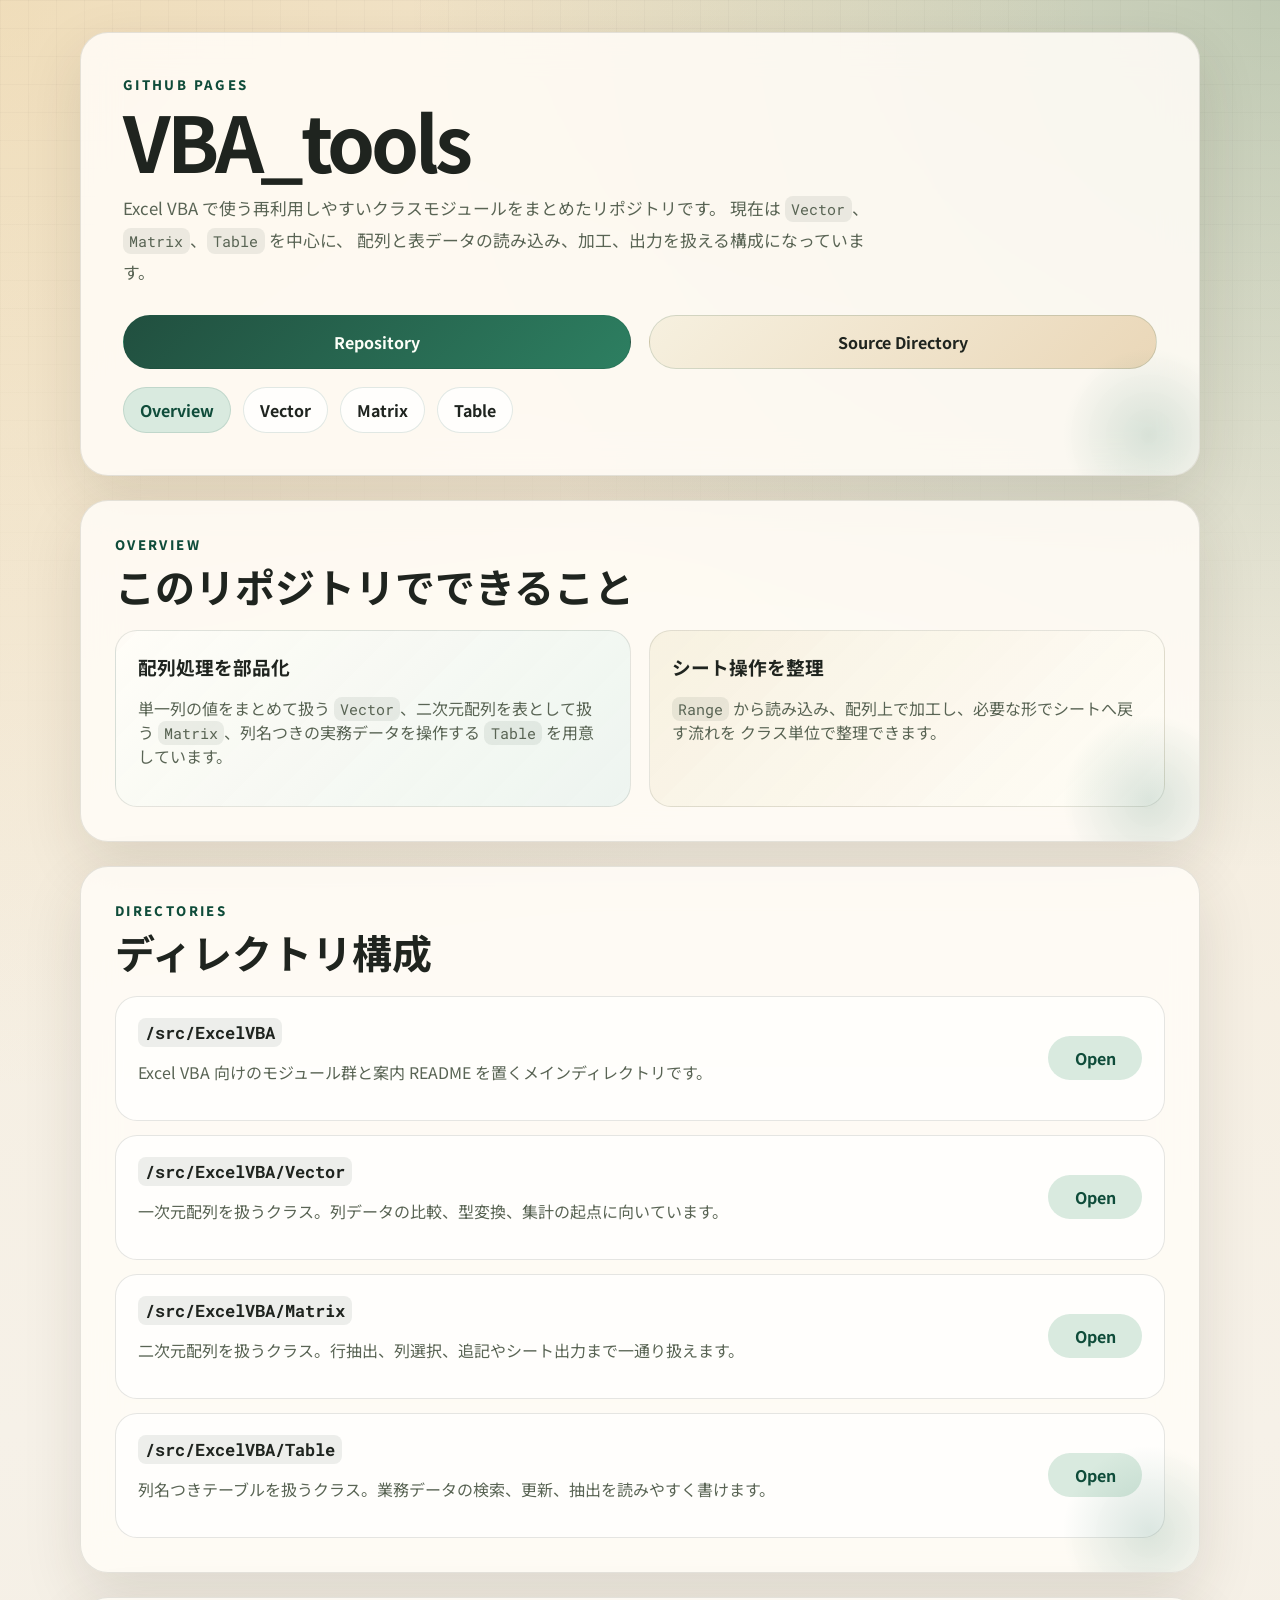
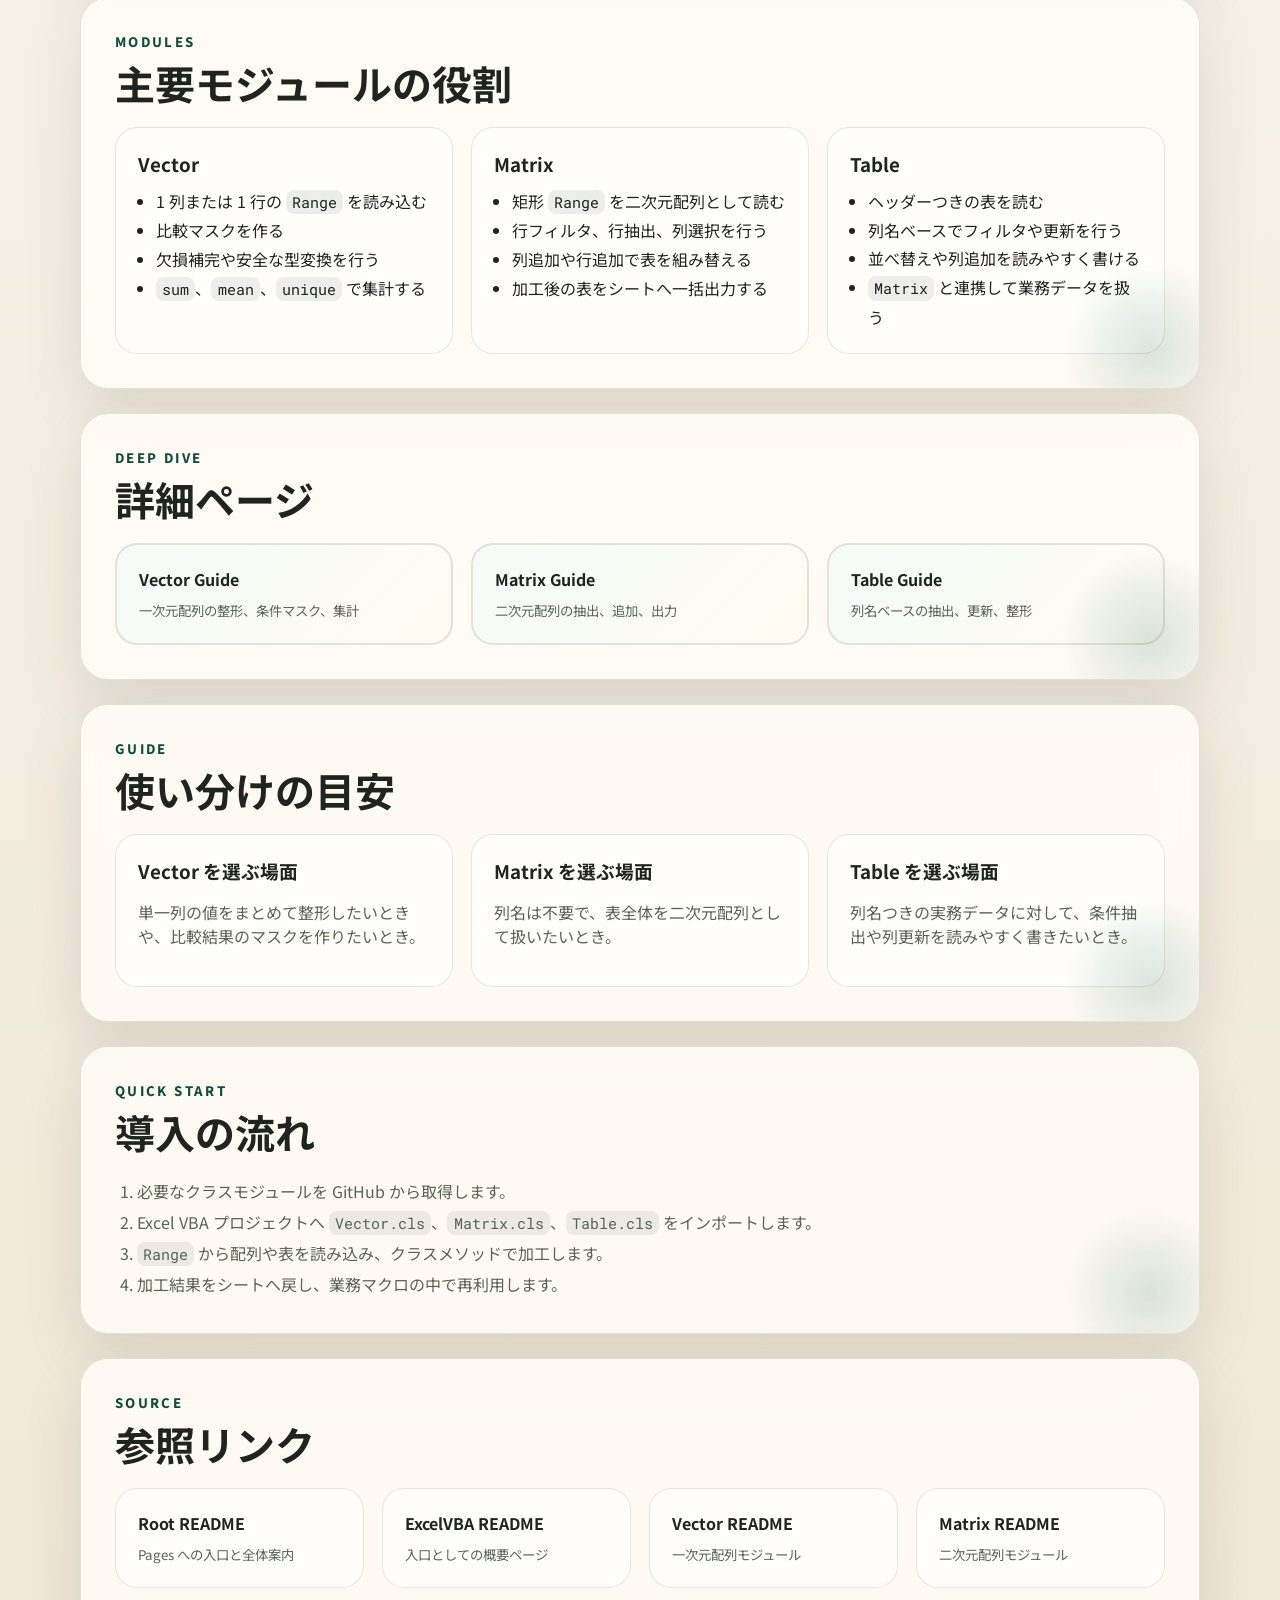
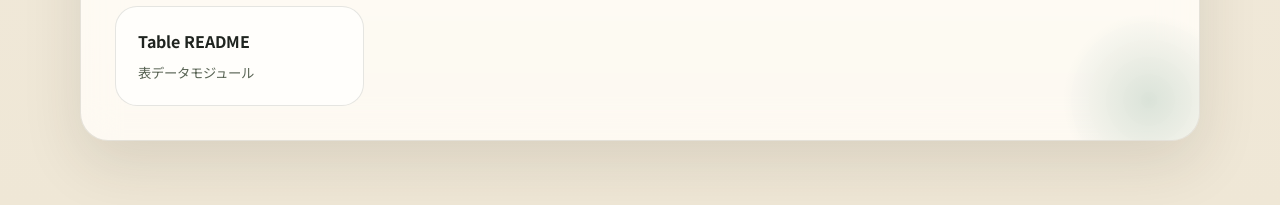
==== docs/index.html @ 34c83f4c "Reorganize source tree and improve Pages navigation" ====
<!DOCTYPE html>
<html lang="ja">
<head>
  <meta charset="utf-8">
  <meta name="viewport" content="width=device-width, initial-scale=1">
  <title>VBA_tools Documentation</title>
  <link rel="preconnect" href="https://fonts.googleapis.com">
  <link rel="preconnect" href="https://fonts.gstatic.com" crossorigin>
  <link href="https://fonts.googleapis.com/css2?family=Noto+Sans+JP:wght@400;500;700;800&family=Roboto+Mono:wght@400;500&display=swap" rel="stylesheet">
  <link rel="stylesheet" href="styles.css">
</head>
<body>
  <div class="page-shell">
    <header class="hero">
      <p class="eyebrow">GitHub Pages</p>
      <h1>VBA_tools</h1>
      <p class="lead">
        Excel VBA で使う再利用しやすいクラスモジュールをまとめたリポジトリです。
        現在は <code>Vector</code>、<code>Matrix</code>、<code>Table</code> を中心に、
        配列と表データの読み込み、加工、出力を扱える構成になっています。
      </p>
      <div class="hero-actions">
        <a href="https://github.com/kanko-tech/VBA_tools" target="_blank" rel="noreferrer">Repository</a>
        <a href="https://github.com/kanko-tech/VBA_tools/tree/main/src/ExcelVBA" target="_blank" rel="noreferrer">Source Directory</a>
      </div>
      <nav class="page-nav" aria-label="Page navigation">
        <a href="index.html" class="current">Overview</a>
        <a href="vector.html">Vector</a>
        <a href="matrix.html">Matrix</a>
        <a href="table.html">Table</a>
      </nav>
    </header>

    <main>
      <section class="panel">
        <div class="section-heading">
          <p class="eyebrow">Overview</p>
          <h2>このリポジトリでできること</h2>
        </div>
        <div class="grid two">
          <article class="card accent-a">
            <h3>配列処理を部品化</h3>
            <p>
              単一列の値をまとめて扱う <code>Vector</code>、二次元配列を表として扱う
              <code>Matrix</code>、列名つきの実務データを操作する <code>Table</code> を用意しています。
            </p>
          </article>
          <article class="card accent-b">
            <h3>シート操作を整理</h3>
            <p>
              <code>Range</code> から読み込み、配列上で加工し、必要な形でシートへ戻す流れを
              クラス単位で整理できます。
            </p>
          </article>
        </div>
      </section>

      <section class="panel">
        <div class="section-heading">
          <p class="eyebrow">Directories</p>
          <h2>ディレクトリ構成</h2>
        </div>
        <div class="directory-list">
          <article class="directory-item">
            <div>
              <h3><code>/src/ExcelVBA</code></h3>
              <p>Excel VBA 向けのモジュール群と案内 README を置くメインディレクトリです。</p>
            </div>
            <a href="https://github.com/kanko-tech/VBA_tools/tree/main/src/ExcelVBA" target="_blank" rel="noreferrer">Open</a>
          </article>
          <article class="directory-item">
            <div>
              <h3><code>/src/ExcelVBA/Vector</code></h3>
              <p>一次元配列を扱うクラス。列データの比較、型変換、集計の起点に向いています。</p>
            </div>
            <a href="https://github.com/kanko-tech/VBA_tools/tree/main/src/ExcelVBA/Vector" target="_blank" rel="noreferrer">Open</a>
          </article>
          <article class="directory-item">
            <div>
              <h3><code>/src/ExcelVBA/Matrix</code></h3>
              <p>二次元配列を扱うクラス。行抽出、列選択、追記やシート出力まで一通り扱えます。</p>
            </div>
            <a href="https://github.com/kanko-tech/VBA_tools/tree/main/src/ExcelVBA/Matrix" target="_blank" rel="noreferrer">Open</a>
          </article>
          <article class="directory-item">
            <div>
              <h3><code>/src/ExcelVBA/Table</code></h3>
              <p>列名つきテーブルを扱うクラス。業務データの検索、更新、抽出を読みやすく書けます。</p>
            </div>
            <a href="https://github.com/kanko-tech/VBA_tools/tree/main/src/ExcelVBA/Table" target="_blank" rel="noreferrer">Open</a>
          </article>
        </div>
      </section>

      <section class="panel">
        <div class="section-heading">
          <p class="eyebrow">Modules</p>
          <h2>主要モジュールの役割</h2>
        </div>
        <div class="grid three">
          <article class="module-card">
            <h3>Vector</h3>
            <ul>
              <li>1 列または 1 行の <code>Range</code> を読み込む</li>
              <li>比較マスクを作る</li>
              <li>欠損補完や安全な型変換を行う</li>
              <li><code>sum</code>、<code>mean</code>、<code>unique</code> で集計する</li>
            </ul>
          </article>
          <article class="module-card">
            <h3>Matrix</h3>
            <ul>
              <li>矩形 <code>Range</code> を二次元配列として読む</li>
              <li>行フィルタ、行抽出、列選択を行う</li>
              <li>列追加や行追加で表を組み替える</li>
              <li>加工後の表をシートへ一括出力する</li>
            </ul>
          </article>
          <article class="module-card">
            <h3>Table</h3>
            <ul>
              <li>ヘッダーつきの表を読む</li>
              <li>列名ベースでフィルタや更新を行う</li>
              <li>並べ替えや列追加を読みやすく書ける</li>
              <li><code>Matrix</code> と連携して業務データを扱う</li>
            </ul>
          </article>
        </div>
      </section>

      <section class="panel">
        <div class="section-heading">
          <p class="eyebrow">Deep Dive</p>
          <h2>詳細ページ</h2>
        </div>
        <div class="links-grid">
          <a class="link-tile feature-link" href="vector.html">
            <span>Vector Guide</span>
            <small>一次元配列の整形、条件マスク、集計</small>
          </a>
          <a class="link-tile feature-link" href="matrix.html">
            <span>Matrix Guide</span>
            <small>二次元配列の抽出、追加、出力</small>
          </a>
          <a class="link-tile feature-link" href="table.html">
            <span>Table Guide</span>
            <small>列名ベースの抽出、更新、整形</small>
          </a>
        </div>
      </section>

      <section class="panel">
        <div class="section-heading">
          <p class="eyebrow">Guide</p>
          <h2>使い分けの目安</h2>
        </div>
        <div class="decision-board">
          <article>
            <h3>Vector を選ぶ場面</h3>
            <p>単一列の値をまとめて整形したいときや、比較結果のマスクを作りたいとき。</p>
          </article>
          <article>
            <h3>Matrix を選ぶ場面</h3>
            <p>列名は不要で、表全体を二次元配列として扱いたいとき。</p>
          </article>
          <article>
            <h3>Table を選ぶ場面</h3>
            <p>列名つきの実務データに対して、条件抽出や列更新を読みやすく書きたいとき。</p>
          </article>
        </div>
      </section>

      <section class="panel">
        <div class="section-heading">
          <p class="eyebrow">Quick Start</p>
          <h2>導入の流れ</h2>
        </div>
        <ol class="steps">
          <li>必要なクラスモジュールを GitHub から取得します。</li>
          <li>Excel VBA プロジェクトへ <code>Vector.cls</code>、<code>Matrix.cls</code>、<code>Table.cls</code> をインポートします。</li>
          <li><code>Range</code> から配列や表を読み込み、クラスメソッドで加工します。</li>
          <li>加工結果をシートへ戻し、業務マクロの中で再利用します。</li>
        </ol>
      </section>

      <section class="panel">
        <div class="section-heading">
          <p class="eyebrow">Source</p>
          <h2>参照リンク</h2>
        </div>
        <div class="links-grid">
          <a class="link-tile" href="https://github.com/kanko-tech/VBA_tools/blob/main/README.md" target="_blank" rel="noreferrer">
            <span>Root README</span>
            <small>Pages への入口と全体案内</small>
          </a>
          <a class="link-tile" href="https://github.com/kanko-tech/VBA_tools/blob/main/src/ExcelVBA/README.md" target="_blank" rel="noreferrer">
            <span>ExcelVBA README</span>
            <small>入口としての概要ページ</small>
          </a>
          <a class="link-tile" href="https://github.com/kanko-tech/VBA_tools/blob/main/src/ExcelVBA/Vector/README.md" target="_blank" rel="noreferrer">
            <span>Vector README</span>
            <small>一次元配列モジュール</small>
          </a>
          <a class="link-tile" href="https://github.com/kanko-tech/VBA_tools/blob/main/src/ExcelVBA/Matrix/README.md" target="_blank" rel="noreferrer">
            <span>Matrix README</span>
            <small>二次元配列モジュール</small>
          </a>
          <a class="link-tile" href="https://github.com/kanko-tech/VBA_tools/blob/main/src/ExcelVBA/Table/README.md" target="_blank" rel="noreferrer">
            <span>Table README</span>
            <small>表データモジュール</small>
          </a>
        </div>
      </section>
    </main>
  </div>
</body>
</html>
---- docs/styles.css ----
:root {
  --bg: #f5efe2;
  --paper: rgba(255, 252, 246, 0.88);
  --ink: #1f241f;
  --muted: #596454;
  --line: rgba(41, 53, 34, 0.12);
  --accent: #1f6a52;
  --accent-soft: #d9eadf;
  --accent-strong: #0f4c3a;
  --sand: #ead7b8;
  --shadow: 0 22px 60px rgba(52, 45, 27, 0.12);
}

* {
  box-sizing: border-box;
}

html {
  scroll-behavior: smooth;
}

body {
  margin: 0;
  font-family: "Noto Sans JP", sans-serif;
  color: var(--ink);
  background:
    radial-gradient(circle at top left, rgba(230, 194, 126, 0.32), transparent 30%),
    radial-gradient(circle at top right, rgba(55, 116, 86, 0.28), transparent 24%),
    linear-gradient(180deg, #f4ead7 0%, #f6f1e8 42%, #efe7d6 100%);
}

body::before {
  content: "";
  position: fixed;
  inset: 0;
  pointer-events: none;
  background-image:
    linear-gradient(rgba(31, 36, 31, 0.04) 1px, transparent 1px),
    linear-gradient(90deg, rgba(31, 36, 31, 0.04) 1px, transparent 1px);
  background-size: 28px 28px;
  mask-image: linear-gradient(180deg, rgba(0, 0, 0, 0.65), transparent 85%);
}

.page-shell {
  width: min(1120px, calc(100% - 32px));
  margin: 0 auto;
  padding: 32px 0 64px;
}

.hero,
.panel {
  position: relative;
  overflow: hidden;
  background: var(--paper);
  border: 1px solid var(--line);
  border-radius: 28px;
  box-shadow: var(--shadow);
  backdrop-filter: blur(18px);
}

.hero {
  padding: 42px;
}

.hero::after,
.panel::after {
  content: "";
  position: absolute;
  inset: auto -40px -50px auto;
  width: 180px;
  height: 180px;
  background: radial-gradient(circle, rgba(31, 106, 82, 0.16), transparent 68%);
}

.hero h1 {
  margin: 10px 0 12px;
  font-size: clamp(2.5rem, 6vw, 4.8rem);
  line-height: 0.94;
  letter-spacing: -0.05em;
}

.lead,
.card p,
.directory-item p,
.decision-board p,
.steps li {
  color: var(--muted);
}

.lead {
  max-width: 760px;
  font-size: 1.05rem;
  line-height: 1.9;
}

.eyebrow {
  margin: 0;
  color: var(--accent-strong);
  font-size: 0.82rem;
  font-weight: 800;
  letter-spacing: 0.18em;
  text-transform: uppercase;
}

.hero-actions,
.links-grid,
.grid,
.decision-board {
  display: grid;
  gap: 18px;
}

.hero-actions {
  grid-template-columns: repeat(auto-fit, minmax(190px, 1fr));
  margin-top: 26px;
}

.page-nav {
  display: flex;
  flex-wrap: wrap;
  gap: 12px;
  margin-top: 18px;
}

.page-nav a {
  display: inline-flex;
  align-items: center;
  justify-content: center;
  min-height: 42px;
  padding: 10px 16px;
  border-radius: 999px;
  border: 1px solid rgba(15, 76, 58, 0.12);
  background: rgba(255, 255, 255, 0.76);
  color: var(--ink);
  text-decoration: none;
  font-weight: 700;
}

.page-nav a.current {
  background: var(--accent-soft);
  color: var(--accent-strong);
}

.hero-actions a,
.directory-item a,
.link-tile {
  text-decoration: none;
}

.hero-actions a {
  display: inline-flex;
  justify-content: center;
  align-items: center;
  min-height: 52px;
  padding: 14px 18px;
  border-radius: 999px;
  border: 1px solid rgba(15, 76, 58, 0.15);
  background: linear-gradient(135deg, #214f3f, #2d7f61);
  color: #fcfff8;
  font-weight: 700;
  transition: transform 180ms ease, box-shadow 180ms ease;
}

.hero-actions a:last-child {
  background: linear-gradient(135deg, #f6f0df, #ead7b8);
  color: var(--ink);
}

.hero-actions a:hover,
.directory-item a:hover,
.link-tile:hover {
  transform: translateY(-2px);
}

main {
  display: grid;
  gap: 24px;
  margin-top: 24px;
}

.panel {
  padding: 34px;
}

.section-heading {
  margin-bottom: 22px;
}

.section-heading h2 {
  margin: 10px 0 0;
  font-size: clamp(1.5rem, 4vw, 2.5rem);
  line-height: 1.1;
}

.grid.two {
  grid-template-columns: repeat(auto-fit, minmax(260px, 1fr));
}

.grid.three,
.links-grid,
.decision-board {
  grid-template-columns: repeat(auto-fit, minmax(220px, 1fr));
}

.card,
.module-card,
.decision-board article,
.link-tile {
  position: relative;
  padding: 22px;
  border-radius: 22px;
  border: 1px solid var(--line);
  background: rgba(255, 255, 255, 0.7);
}

.accent-a {
  background: linear-gradient(135deg, rgba(255, 253, 247, 0.94), rgba(235, 244, 239, 0.88));
}

.accent-b {
  background: linear-gradient(135deg, rgba(247, 241, 224, 0.96), rgba(255, 253, 247, 0.88));
}

.card h3,
.module-card h3,
.decision-board h3,
.directory-item h3 {
  margin-top: 0;
  margin-bottom: 10px;
}

.directory-list {
  display: grid;
  gap: 14px;
}

.directory-item {
  display: flex;
  justify-content: space-between;
  gap: 18px;
  align-items: center;
  padding: 20px 22px;
  border-radius: 22px;
  border: 1px solid var(--line);
  background: rgba(255, 255, 255, 0.72);
}

.directory-item a {
  display: inline-flex;
  align-items: center;
  justify-content: center;
  min-width: 94px;
  padding: 10px 16px;
  border-radius: 999px;
  background: var(--accent-soft);
  color: var(--accent-strong);
  font-weight: 700;
}

.module-card ul {
  margin: 0;
  padding-left: 18px;
  line-height: 1.8;
}

.plain-list {
  margin: 0;
  padding-left: 18px;
  line-height: 1.85;
}

.steps {
  margin: 0;
  padding-left: 22px;
  line-height: 1.9;
}

.detail-hero .lead {
  max-width: 820px;
}

.code-block {
  overflow-x: auto;
  margin: 0;
  padding: 20px;
  border-radius: 20px;
  background: #1d2b24;
  color: #f5f8f4;
  border: 1px solid rgba(255, 255, 255, 0.08);
  box-shadow: inset 0 1px 0 rgba(255, 255, 255, 0.04);
}

.code-block.compact {
  padding: 16px;
}

.code-block code {
  padding: 0;
  background: transparent;
  color: inherit;
  font-size: 0.88rem;
  line-height: 1.7;
}

.link-tile {
  display: block;
  color: inherit;
}

.link-tile span {
  display: block;
  margin-bottom: 6px;
  font-weight: 700;
}

.feature-link {
  border-width: 2px;
  background: linear-gradient(135deg, rgba(244, 251, 247, 0.96), rgba(255, 250, 241, 0.96));
}

.link-tile small {
  color: var(--muted);
}

code {
  padding: 0.18em 0.42em;
  border-radius: 8px;
  font-family: "Roboto Mono", monospace;
  font-size: 0.92em;
  background: rgba(32, 54, 43, 0.08);
}

@media (max-width: 720px) {
  .page-shell {
    width: min(100% - 20px, 1120px);
    padding-top: 20px;
  }

  .hero,
  .panel {
    padding: 24px;
    border-radius: 24px;
  }

  .directory-item {
    flex-direction: column;
    align-items: flex-start;
  }

  .directory-item a {
    width: 100%;
  }
}
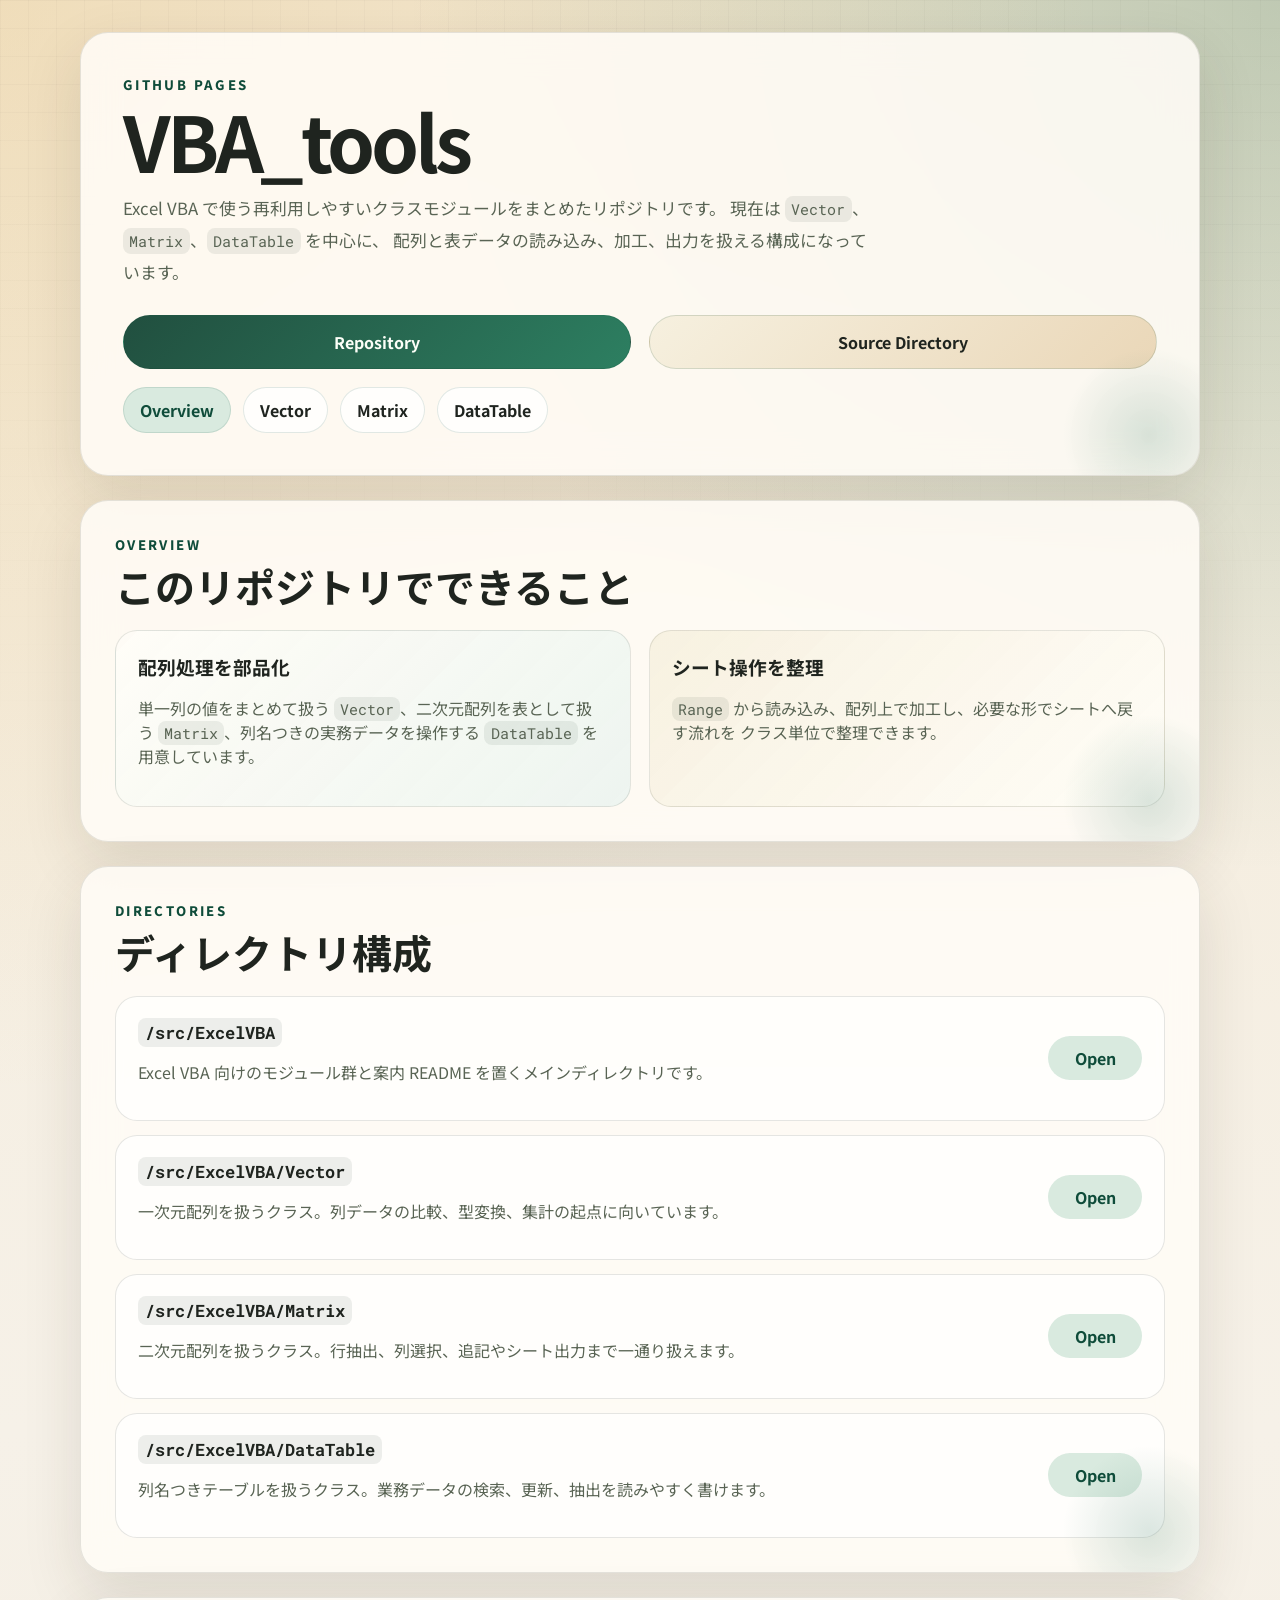
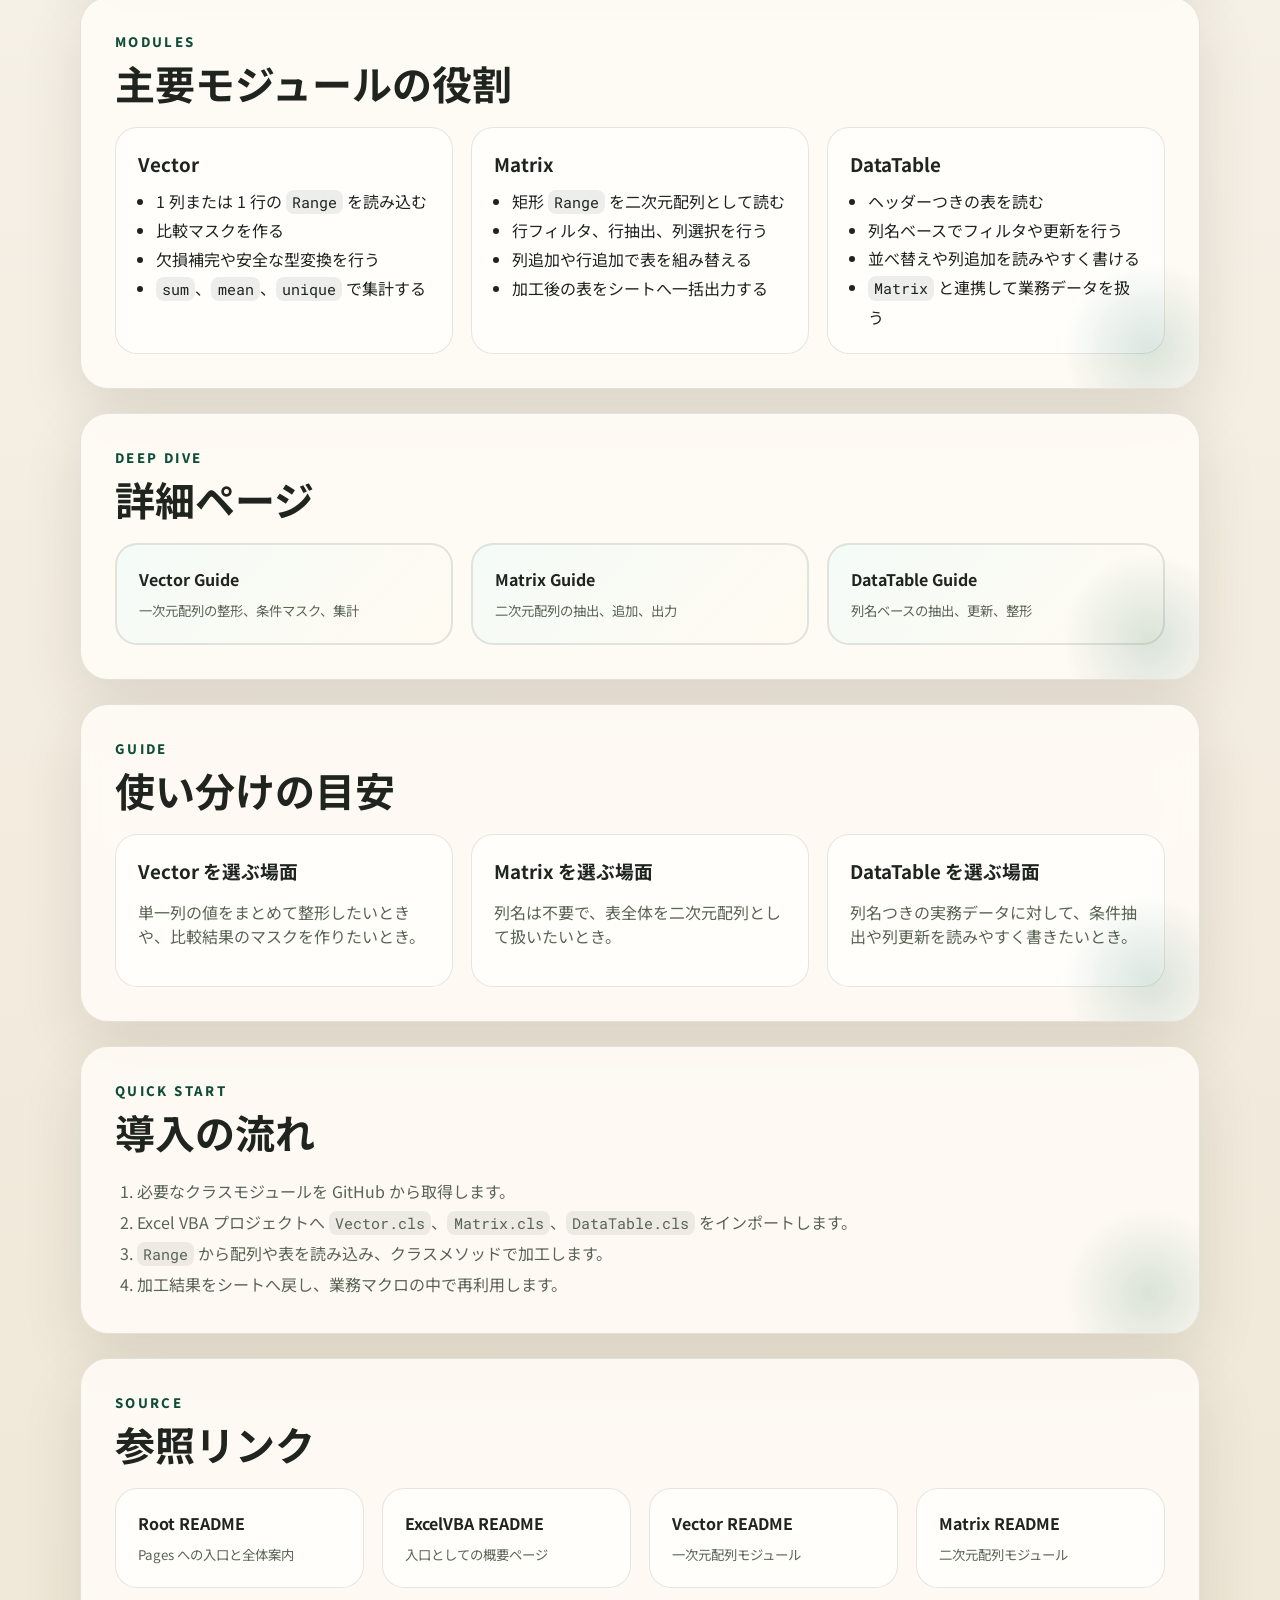
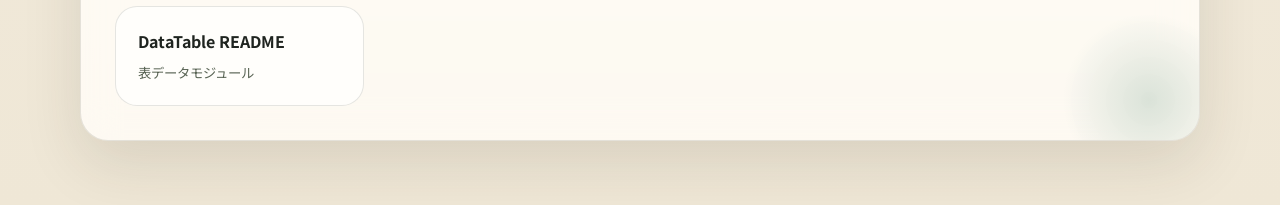
==== commit ed42138c: "Rename Table module to DataTable" ====
--- a/docs/index.html
+++ b/docs/index.html
@@ -16,7 +16,7 @@
       <h1>VBA_tools</h1>
       <p class="lead">
         Excel VBA で使う再利用しやすいクラスモジュールをまとめたリポジトリです。
-        現在は <code>Vector</code>、<code>Matrix</code>、<code>Table</code> を中心に、
+        現在は <code>Vector</code>、<code>Matrix</code>、<code>DataTable</code> を中心に、
         配列と表データの読み込み、加工、出力を扱える構成になっています。
       </p>
       <div class="hero-actions">
@@ -27,7 +27,7 @@
         <a href="index.html" class="current">Overview</a>
         <a href="vector.html">Vector</a>
         <a href="matrix.html">Matrix</a>
-        <a href="table.html">Table</a>
+        <a href="datatable.html">DataTable</a>
       </nav>
     </header>
 
@@ -42,7 +42,7 @@
             <h3>配列処理を部品化</h3>
             <p>
               単一列の値をまとめて扱う <code>Vector</code>、二次元配列を表として扱う
-              <code>Matrix</code>、列名つきの実務データを操作する <code>Table</code> を用意しています。
+              <code>Matrix</code>、列名つきの実務データを操作する <code>DataTable</code> を用意しています。
             </p>
           </article>
           <article class="card accent-b">
@@ -84,10 +84,10 @@
           </article>
           <article class="directory-item">
             <div>
-              <h3><code>/src/ExcelVBA/Table</code></h3>
+              <h3><code>/src/ExcelVBA/DataTable</code></h3>
               <p>列名つきテーブルを扱うクラス。業務データの検索、更新、抽出を読みやすく書けます。</p>
             </div>
-            <a href="https://github.com/kanko-tech/VBA_tools/tree/main/src/ExcelVBA/Table" target="_blank" rel="noreferrer">Open</a>
+            <a href="https://github.com/kanko-tech/VBA_tools/tree/main/src/ExcelVBA/DataTable" target="_blank" rel="noreferrer">Open</a>
           </article>
         </div>
       </section>
@@ -117,7 +117,7 @@
             </ul>
           </article>
           <article class="module-card">
-            <h3>Table</h3>
+            <h3>DataTable</h3>
             <ul>
               <li>ヘッダーつきの表を読む</li>
               <li>列名ベースでフィルタや更新を行う</li>
@@ -142,8 +142,8 @@
             <span>Matrix Guide</span>
             <small>二次元配列の抽出、追加、出力</small>
           </a>
-          <a class="link-tile feature-link" href="table.html">
-            <span>Table Guide</span>
+          <a class="link-tile feature-link" href="datatable.html">
+            <span>DataTable Guide</span>
             <small>列名ベースの抽出、更新、整形</small>
           </a>
         </div>
@@ -164,7 +164,7 @@
             <p>列名は不要で、表全体を二次元配列として扱いたいとき。</p>
           </article>
           <article>
-            <h3>Table を選ぶ場面</h3>
+            <h3>DataTable を選ぶ場面</h3>
             <p>列名つきの実務データに対して、条件抽出や列更新を読みやすく書きたいとき。</p>
           </article>
         </div>
@@ -177,7 +177,7 @@
         </div>
         <ol class="steps">
           <li>必要なクラスモジュールを GitHub から取得します。</li>
-          <li>Excel VBA プロジェクトへ <code>Vector.cls</code>、<code>Matrix.cls</code>、<code>Table.cls</code> をインポートします。</li>
+          <li>Excel VBA プロジェクトへ <code>Vector.cls</code>、<code>Matrix.cls</code>、<code>DataTable.cls</code> をインポートします。</li>
           <li><code>Range</code> から配列や表を読み込み、クラスメソッドで加工します。</li>
           <li>加工結果をシートへ戻し、業務マクロの中で再利用します。</li>
         </ol>
@@ -205,8 +205,8 @@
             <span>Matrix README</span>
             <small>二次元配列モジュール</small>
           </a>
-          <a class="link-tile" href="https://github.com/kanko-tech/VBA_tools/blob/main/src/ExcelVBA/Table/README.md" target="_blank" rel="noreferrer">
-            <span>Table README</span>
+          <a class="link-tile" href="https://github.com/kanko-tech/VBA_tools/blob/main/src/ExcelVBA/DataTable/README.md" target="_blank" rel="noreferrer">
+            <span>DataTable README</span>
             <small>表データモジュール</small>
           </a>
         </div>
--- a/docs/styles.css
+++ b/docs/styles.css
@@ -322,6 +322,91 @@
   color: var(--muted);
 }
 
+.markdown-body {
+  line-height: 1.9;
+}
+
+.markdown-body h1,
+.markdown-body h2,
+.markdown-body h3,
+.markdown-body h4 {
+  margin-top: 1.6em;
+  margin-bottom: 0.55em;
+}
+
+.markdown-body h1 {
+  font-size: 2rem;
+}
+
+.markdown-body h2 {
+  font-size: 1.55rem;
+}
+
+.markdown-body h3 {
+  font-size: 1.15rem;
+}
+
+.markdown-body p,
+.markdown-body li {
+  color: var(--muted);
+}
+
+.markdown-body ul,
+.markdown-body ol {
+  padding-left: 22px;
+}
+
+.markdown-body table {
+  width: 100%;
+  border-collapse: collapse;
+  margin: 18px 0 24px;
+  overflow: hidden;
+  border-radius: 16px;
+  background: rgba(255, 255, 255, 0.72);
+}
+
+.markdown-body th,
+.markdown-body td {
+  padding: 12px 14px;
+  border: 1px solid var(--line);
+  vertical-align: top;
+  text-align: left;
+}
+
+.markdown-body th {
+  background: rgba(217, 234, 223, 0.72);
+  color: var(--accent-strong);
+}
+
+.markdown-body details {
+  margin: 16px 0;
+  padding: 16px 18px;
+  border-radius: 18px;
+  border: 1px solid var(--line);
+  background: rgba(255, 255, 255, 0.68);
+}
+
+.markdown-body summary {
+  cursor: pointer;
+  font-weight: 700;
+  color: var(--ink);
+}
+
+.markdown-body pre {
+  overflow-x: auto;
+  margin: 16px 0;
+  padding: 18px;
+  border-radius: 18px;
+  background: #1d2b24;
+  color: #f5f8f4;
+}
+
+.markdown-body pre code {
+  padding: 0;
+  background: transparent;
+  color: inherit;
+}
+
 code {
   padding: 0.18em 0.42em;
   border-radius: 8px;
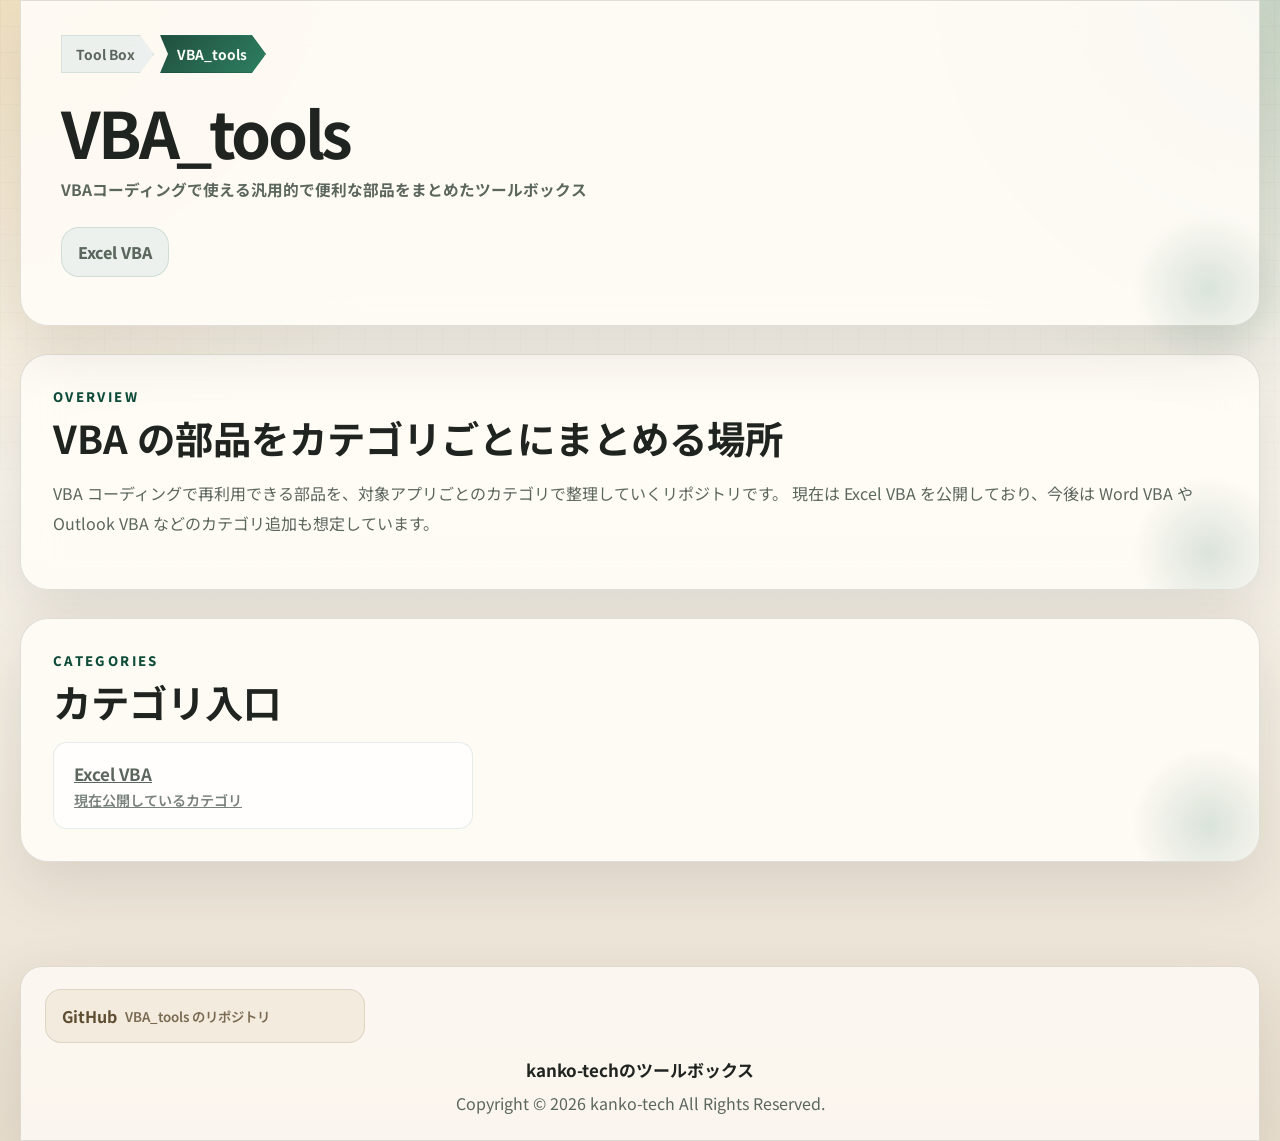
==== commit 67930918: "Refine Pages structure and navigation" ====
--- a/docs/index.html
+++ b/docs/index.html
@@ -1,217 +1,71 @@
-<!DOCTYPE html>
+﻿<!DOCTYPE html>
 <html lang="ja">
 <head>
   <meta charset="utf-8">
   <meta name="viewport" content="width=device-width, initial-scale=1">
-  <title>VBA_tools Documentation</title>
+  <title>VBA_tools Docs Portal</title>
   <link rel="preconnect" href="https://fonts.googleapis.com">
   <link rel="preconnect" href="https://fonts.gstatic.com" crossorigin>
   <link href="https://fonts.googleapis.com/css2?family=Noto+Sans+JP:wght@400;500;700;800&family=Roboto+Mono:wght@400;500&display=swap" rel="stylesheet">
   <link rel="stylesheet" href="styles.css">
+  <script src="page.js" defer></script>
 </head>
 <body>
   <div class="page-shell">
     <header class="hero">
-      <p class="eyebrow">GitHub Pages</p>
-      <h1>VBA_tools</h1>
-      <p class="lead">
-        Excel VBA で使う再利用しやすいクラスモジュールをまとめたリポジトリです。
-        現在は <code>Vector</code>、<code>Matrix</code>、<code>DataTable</code> を中心に、
-        配列と表データの読み込み、加工、出力を扱える構成になっています。
-      </p>
-      <div class="hero-actions">
-        <a href="https://github.com/kanko-tech/VBA_tools" target="_blank" rel="noreferrer">Repository</a>
-        <a href="https://github.com/kanko-tech/VBA_tools/tree/main/src/ExcelVBA" target="_blank" rel="noreferrer">Source Directory</a>
+      <div class="position-strip" aria-label="Page position">
+        <span class="position-chip">Tool Box</span>
+        <span class="position-chip current">VBA_tools</span>
       </div>
-      <nav class="page-nav" aria-label="Page navigation">
-        <a href="index.html" class="current">Overview</a>
-        <a href="vector.html">Vector</a>
-        <a href="matrix.html">Matrix</a>
-        <a href="datatable.html">DataTable</a>
+      <div class="hero-meta">
+        <h1>VBA_tools</h1>
+        <p class="hero-subline">VBAコーディングで使える汎用的で便利な部品をまとめたツールボックス</p>
+      </div>
+      <nav class="global-nav" aria-label="Global site navigation">
+        <ul class="global-nav-list">
+          <li class="global-nav-item">
+            <a class="global-nav-link" href="excelvba.html">Excel VBA</a>
+          </li>
+        </ul>
       </nav>
     </header>
 
-    <main>
+    <main class="doc-main">
       <section class="panel">
         <div class="section-heading">
           <p class="eyebrow">Overview</p>
-          <h2>このリポジトリでできること</h2>
+          <h2>VBA の部品をカテゴリごとにまとめる場所</h2>
         </div>
-        <div class="grid two">
-          <article class="card accent-a">
-            <h3>配列処理を部品化</h3>
-            <p>
-              単一列の値をまとめて扱う <code>Vector</code>、二次元配列を表として扱う
-              <code>Matrix</code>、列名つきの実務データを操作する <code>DataTable</code> を用意しています。
-            </p>
-          </article>
-          <article class="card accent-b">
-            <h3>シート操作を整理</h3>
-            <p>
-              <code>Range</code> から読み込み、配列上で加工し、必要な形でシートへ戻す流れを
-              クラス単位で整理できます。
-            </p>
-          </article>
-        </div>
+        <p class="section-intro">
+          VBA コーディングで再利用できる部品を、対象アプリごとのカテゴリで整理していくリポジトリです。
+          現在は Excel VBA を公開しており、今後は Word VBA や Outlook VBA などのカテゴリ追加も想定しています。
+        </p>
       </section>
 
       <section class="panel">
         <div class="section-heading">
-          <p class="eyebrow">Directories</p>
-          <h2>ディレクトリ構成</h2>
+          <p class="eyebrow">Categories</p>
+          <h2>カテゴリ入口</h2>
         </div>
-        <div class="directory-list">
-          <article class="directory-item">
-            <div>
-              <h3><code>/src/ExcelVBA</code></h3>
-              <p>Excel VBA 向けのモジュール群と案内 README を置くメインディレクトリです。</p>
-            </div>
-            <a href="https://github.com/kanko-tech/VBA_tools/tree/main/src/ExcelVBA" target="_blank" rel="noreferrer">Open</a>
-          </article>
-          <article class="directory-item">
-            <div>
-              <h3><code>/src/ExcelVBA/Vector</code></h3>
-              <p>一次元配列を扱うクラス。列データの比較、型変換、集計の起点に向いています。</p>
-            </div>
-            <a href="https://github.com/kanko-tech/VBA_tools/tree/main/src/ExcelVBA/Vector" target="_blank" rel="noreferrer">Open</a>
-          </article>
-          <article class="directory-item">
-            <div>
-              <h3><code>/src/ExcelVBA/Matrix</code></h3>
-              <p>二次元配列を扱うクラス。行抽出、列選択、追記やシート出力まで一通り扱えます。</p>
-            </div>
-            <a href="https://github.com/kanko-tech/VBA_tools/tree/main/src/ExcelVBA/Matrix" target="_blank" rel="noreferrer">Open</a>
-          </article>
-          <article class="directory-item">
-            <div>
-              <h3><code>/src/ExcelVBA/DataTable</code></h3>
-              <p>列名つきテーブルを扱うクラス。業務データの検索、更新、抽出を読みやすく書けます。</p>
-            </div>
-            <a href="https://github.com/kanko-tech/VBA_tools/tree/main/src/ExcelVBA/DataTable" target="_blank" rel="noreferrer">Open</a>
-          </article>
-        </div>
-      </section>
-
-      <section class="panel">
-        <div class="section-heading">
-          <p class="eyebrow">Modules</p>
-          <h2>主要モジュールの役割</h2>
-        </div>
-        <div class="grid three">
-          <article class="module-card">
-            <h3>Vector</h3>
-            <ul>
-              <li>1 列または 1 行の <code>Range</code> を読み込む</li>
-              <li>比較マスクを作る</li>
-              <li>欠損補完や安全な型変換を行う</li>
-              <li><code>sum</code>、<code>mean</code>、<code>unique</code> で集計する</li>
-            </ul>
-          </article>
-          <article class="module-card">
-            <h3>Matrix</h3>
-            <ul>
-              <li>矩形 <code>Range</code> を二次元配列として読む</li>
-              <li>行フィルタ、行抽出、列選択を行う</li>
-              <li>列追加や行追加で表を組み替える</li>
-              <li>加工後の表をシートへ一括出力する</li>
-            </ul>
-          </article>
-          <article class="module-card">
-            <h3>DataTable</h3>
-            <ul>
-              <li>ヘッダーつきの表を読む</li>
-              <li>列名ベースでフィルタや更新を行う</li>
-              <li>並べ替えや列追加を読みやすく書ける</li>
-              <li><code>Matrix</code> と連携して業務データを扱う</li>
-            </ul>
-          </article>
-        </div>
-      </section>
-
-      <section class="panel">
-        <div class="section-heading">
-          <p class="eyebrow">Deep Dive</p>
-          <h2>詳細ページ</h2>
-        </div>
-        <div class="links-grid">
-          <a class="link-tile feature-link" href="vector.html">
-            <span>Vector Guide</span>
-            <small>一次元配列の整形、条件マスク、集計</small>
-          </a>
-          <a class="link-tile feature-link" href="matrix.html">
-            <span>Matrix Guide</span>
-            <small>二次元配列の抽出、追加、出力</small>
-          </a>
-          <a class="link-tile feature-link" href="datatable.html">
-            <span>DataTable Guide</span>
-            <small>列名ベースの抽出、更新、整形</small>
-          </a>
-        </div>
-      </section>
-
-      <section class="panel">
-        <div class="section-heading">
-          <p class="eyebrow">Guide</p>
-          <h2>使い分けの目安</h2>
-        </div>
-        <div class="decision-board">
-          <article>
-            <h3>Vector を選ぶ場面</h3>
-            <p>単一列の値をまとめて整形したいときや、比較結果のマスクを作りたいとき。</p>
-          </article>
-          <article>
-            <h3>Matrix を選ぶ場面</h3>
-            <p>列名は不要で、表全体を二次元配列として扱いたいとき。</p>
-          </article>
-          <article>
-            <h3>DataTable を選ぶ場面</h3>
-            <p>列名つきの実務データに対して、条件抽出や列更新を読みやすく書きたいとき。</p>
-          </article>
-        </div>
-      </section>
-
-      <section class="panel">
-        <div class="section-heading">
-          <p class="eyebrow">Quick Start</p>
-          <h2>導入の流れ</h2>
-        </div>
-        <ol class="steps">
-          <li>必要なクラスモジュールを GitHub から取得します。</li>
-          <li>Excel VBA プロジェクトへ <code>Vector.cls</code>、<code>Matrix.cls</code>、<code>DataTable.cls</code> をインポートします。</li>
-          <li><code>Range</code> から配列や表を読み込み、クラスメソッドで加工します。</li>
-          <li>加工結果をシートへ戻し、業務マクロの中で再利用します。</li>
-        </ol>
-      </section>
-
-      <section class="panel">
-        <div class="section-heading">
-          <p class="eyebrow">Source</p>
-          <h2>参照リンク</h2>
-        </div>
-        <div class="links-grid">
-          <a class="link-tile" href="https://github.com/kanko-tech/VBA_tools/blob/main/README.md" target="_blank" rel="noreferrer">
-            <span>Root README</span>
-            <small>Pages への入口と全体案内</small>
-          </a>
-          <a class="link-tile" href="https://github.com/kanko-tech/VBA_tools/blob/main/src/ExcelVBA/README.md" target="_blank" rel="noreferrer">
-            <span>ExcelVBA README</span>
-            <small>入口としての概要ページ</small>
-          </a>
-          <a class="link-tile" href="https://github.com/kanko-tech/VBA_tools/blob/main/src/ExcelVBA/Vector/README.md" target="_blank" rel="noreferrer">
-            <span>Vector README</span>
-            <small>一次元配列モジュール</small>
-          </a>
-          <a class="link-tile" href="https://github.com/kanko-tech/VBA_tools/blob/main/src/ExcelVBA/Matrix/README.md" target="_blank" rel="noreferrer">
-            <span>Matrix README</span>
-            <small>二次元配列モジュール</small>
-          </a>
-          <a class="link-tile" href="https://github.com/kanko-tech/VBA_tools/blob/main/src/ExcelVBA/DataTable/README.md" target="_blank" rel="noreferrer">
-            <span>DataTable README</span>
-            <small>表データモジュール</small>
-          </a>
+        <div class="directory-stack category-stack">
+          <a href="excelvba.html">Excel VBA<small>現在公開しているカテゴリ</small></a>
         </div>
       </section>
     </main>
+
   </div>
+  <footer class="site-footer">
+    <div class="footer-link-block">
+      <div class="inline-link-list">
+        <a href="https://github.com/kanko-tech/VBA_tools" target="_blank" rel="noreferrer">GitHub<small>VBA_tools のリポジトリ</small></a>
+      </div>
+    </div>
+    <p class="footer-title"><strong>kanko-techのツールボックス</strong></p>
+    <p>Copyright &copy; 2026 kanko-tech All Rights Reserved.</p>
+  </footer>
 </body>
 </html>
+
+
+
+
--- a/docs/styles.css
+++ b/docs/styles.css
@@ -1,14 +1,19 @@
 :root {
-  --bg: #f5efe2;
-  --paper: rgba(255, 252, 246, 0.88);
-  --ink: #1f241f;
-  --muted: #596454;
-  --line: rgba(41, 53, 34, 0.12);
+  --bg: #f4efe4;
+  --bg-deep: #e9dfcf;
+  --paper: rgba(255, 252, 247, 0.9);
+  --panel: rgba(255, 255, 255, 0.78);
+  --ink: #202420;
+  --muted: #5b665d;
+  --line: rgba(40, 52, 42, 0.14);
   --accent: #1f6a52;
   --accent-soft: #d9eadf;
   --accent-strong: #0f4c3a;
-  --sand: #ead7b8;
-  --shadow: 0 22px 60px rgba(52, 45, 27, 0.12);
+  --accent-warm: #e8d3b4;
+  --shadow: 0 22px 60px rgba(50, 44, 31, 0.12);
+  --radius-xl: 28px;
+  --radius-lg: 22px;
+  --radius-md: 16px;
 }
 
 * {
@@ -21,12 +26,12 @@
 
 body {
   margin: 0;
+  color: var(--ink);
   font-family: "Noto Sans JP", sans-serif;
-  color: var(--ink);
   background:
-    radial-gradient(circle at top left, rgba(230, 194, 126, 0.32), transparent 30%),
-    radial-gradient(circle at top right, rgba(55, 116, 86, 0.28), transparent 24%),
-    linear-gradient(180deg, #f4ead7 0%, #f6f1e8 42%, #efe7d6 100%);
+    radial-gradient(circle at top left, rgba(234, 195, 123, 0.32), transparent 28%),
+    radial-gradient(circle at top right, rgba(46, 124, 89, 0.22), transparent 24%),
+    linear-gradient(180deg, var(--bg) 0%, #f8f4ec 42%, var(--bg-deep) 100%);
 }
 
 body::before {
@@ -35,62 +40,152 @@
   inset: 0;
   pointer-events: none;
   background-image:
-    linear-gradient(rgba(31, 36, 31, 0.04) 1px, transparent 1px),
-    linear-gradient(90deg, rgba(31, 36, 31, 0.04) 1px, transparent 1px);
-  background-size: 28px 28px;
-  mask-image: linear-gradient(180deg, rgba(0, 0, 0, 0.65), transparent 85%);
+    linear-gradient(rgba(31, 36, 31, 0.035) 1px, transparent 1px),
+    linear-gradient(90deg, rgba(31, 36, 31, 0.035) 1px, transparent 1px);
+  background-size: 26px 26px;
+  mask-image: linear-gradient(180deg, rgba(0, 0, 0, 0.7), transparent 86%);
+}
+
+a {
+  color: inherit;
+}
+
+code,
+pre {
+  font-family: "Roboto Mono", monospace;
+}
+
+code {
+  padding: 0.15em 0.42em;
+  border-radius: 8px;
+  background: rgba(29, 54, 43, 0.08);
+  font-size: 0.92em;
 }
 
 .page-shell {
-  width: min(1120px, calc(100% - 32px));
+  width: min(1240px, calc(100% - 32px));
   margin: 0 auto;
-  padding: 32px 0 64px;
+  padding: 0 0 72px;
+}
+
+.page-shell > .doc-main {
+  margin-top: 28px;
+}
+
+.docs-layout {
+  display: grid;
+  gap: 32px;
 }
 
 .hero,
-.panel {
-  position: relative;
-  overflow: hidden;
+.panel,
+.sidebar-card,
+.module-card,
+.link-tile,
+.directory-item,
+.doc-note,
+.step-card,
+.class-box,
+.api-entry {
   background: var(--paper);
   border: 1px solid var(--line);
-  border-radius: 28px;
   box-shadow: var(--shadow);
+}
+
+.hero,
+.panel,
+.sidebar-card {
+  position: relative;
+  border-radius: var(--radius-xl);
   backdrop-filter: blur(18px);
 }
 
-.hero {
-  padding: 42px;
+.panel,
+.sidebar-card {
+  overflow: hidden;
 }
 
 .hero::after,
-.panel::after {
+.panel::after,
+.sidebar-card::after {
   content: "";
   position: absolute;
-  inset: auto -40px -50px auto;
-  width: 180px;
-  height: 180px;
+  inset: auto -30px -44px auto;
+  width: 160px;
+  height: 160px;
   background: radial-gradient(circle, rgba(31, 106, 82, 0.16), transparent 68%);
 }
 
-.hero h1 {
-  margin: 10px 0 12px;
-  font-size: clamp(2.5rem, 6vw, 4.8rem);
-  line-height: 0.94;
-  letter-spacing: -0.05em;
-}
-
-.lead,
-.card p,
-.directory-item p,
-.decision-board p,
-.steps li {
-  color: var(--muted);
-}
-
-.lead {
-  max-width: 760px;
-  font-size: 1.05rem;
-  line-height: 1.9;
+.hero {
+  padding: 34px 40px 40px;
+  overflow: visible;
+  z-index: 5;
+  border-radius: 0 0 var(--radius-xl) var(--radius-xl);
+}
+
+.position-strip {
+  display: flex;
+  flex-wrap: wrap;
+  gap: 12px 6px;
+  margin-bottom: 18px;
+}
+
+.position-chip {
+  position: relative;
+  display: inline-flex;
+  align-items: center;
+  min-height: 38px;
+  padding: 8px 18px 8px 16px;
+  border: 1px solid rgba(15, 76, 58, 0.12);
+  background: rgba(255, 255, 255, 0.76);
+  color: var(--muted);
+  font-size: 0.86rem;
+  font-weight: 700;
+  text-decoration: none;
+  overflow: hidden;
+  filter:
+    drop-shadow(0 1px 0 rgba(15, 76, 58, 0.14))
+    drop-shadow(0 -1px 0 rgba(15, 76, 58, 0.14))
+    drop-shadow(1px 0 0 rgba(15, 76, 58, 0.18));
+  clip-path: polygon(0 0, calc(100% - 14px) 0, 100% 50%, calc(100% - 14px) 100%, 0 100%, 8px 50%);
+}
+
+.position-chip::after {
+  content: "";
+  position: absolute;
+  top: 0;
+  right: 0;
+  width: 15px;
+  height: 100%;
+  border-top: 1px solid rgba(15, 76, 58, 0.12);
+  border-right: 1px solid rgba(15, 76, 58, 0.12);
+  border-bottom: 1px solid rgba(15, 76, 58, 0.12);
+  clip-path: polygon(0 0, 100% 50%, 0 100%);
+  pointer-events: none;
+}
+
+.position-chip:first-child {
+  clip-path: polygon(0 0, calc(100% - 14px) 0, 100% 50%, calc(100% - 14px) 100%, 0 100%);
+  padding-left: 14px;
+}
+
+.position-chip:first-child::after {
+  width: 14px;
+}
+
+.position-chip.current {
+  background: linear-gradient(135deg, #214f3f, #2d7f61);
+  color: #fcfff8;
+  filter:
+    drop-shadow(0 1px 0 rgba(252, 255, 248, 0.16))
+    drop-shadow(0 -1px 0 rgba(252, 255, 248, 0.16))
+    drop-shadow(1px 0 0 rgba(252, 255, 248, 0.2));
+}
+
+.position-chip.current::after {
+  border-top-color: rgba(252, 255, 248, 0.22);
+  border-right-color: rgba(252, 255, 248, 0.22);
+  border-bottom-color: rgba(252, 255, 248, 0.22);
 }
 
 .eyebrow {
@@ -102,10 +197,52 @@
   text-transform: uppercase;
 }
 
+.hero-meta {
+  display: grid;
+  gap: 10px;
+}
+
+.hero h1 {
+  margin: 10px 0 6px;
+  font-size: clamp(2.5rem, 5vw, 4.8rem);
+  line-height: 0.95;
+  letter-spacing: -0.05em;
+}
+
+.hero-subline {
+  margin: 0;
+  color: var(--muted);
+  font-size: 0.98rem;
+  font-weight: 700;
+}
+
+.lead,
+.card-copy,
+.module-card p,
+.directory-item p,
+.doc-note p,
+.toc-empty,
+.step-card p,
+.api-lead,
+.link-tile small,
+.summary-item,
+.note-text {
+  color: var(--muted);
+}
+
+.lead {
+  max-width: 840px;
+  font-size: 1.05rem;
+  line-height: 1.9;
+}
+
 .hero-actions,
+.page-nav,
+.grid,
 .links-grid,
-.grid,
-.decision-board {
+.directory-list,
+.step-grid,
+.info-pills {
   display: grid;
   gap: 18px;
 }
@@ -115,39 +252,138 @@
   margin-top: 26px;
 }
 
-.page-nav {
+.global-nav {
+  margin-top: 26px;
+  position: relative;
+  z-index: 20;
+}
+
+.global-nav-list {
   display: flex;
   flex-wrap: wrap;
   gap: 12px;
-  margin-top: 18px;
-}
-
-.page-nav a {
-  display: inline-flex;
-  align-items: center;
-  justify-content: center;
-  min-height: 42px;
-  padding: 10px 16px;
-  border-radius: 999px;
+  margin: 0;
+  padding: 0;
+  list-style: none;
+}
+
+.global-nav-item {
+  position: relative;
+  padding-bottom: 8px;
+}
+
+.global-nav-link,
+.global-nav-menu a {
+  text-decoration: none;
+}
+
+.global-nav-link {
+  display: inline-flex;
+  align-items: center;
+  min-height: 48px;
+  padding: 12px 16px;
+  border-radius: 18px;
   border: 1px solid rgba(15, 76, 58, 0.12);
-  background: rgba(255, 255, 255, 0.76);
+  background: rgba(233, 240, 236, 0.86);
+  color: var(--muted);
+  font-weight: 800;
+}
+
+.global-nav-item.has-menu > .global-nav-link::after {
+  content: "v";
+  margin-left: 10px;
+  font-size: 0.8rem;
+}
+
+.global-nav-link.current {
+  background: linear-gradient(135deg, #214f3f, #2d7f61);
+  color: #fcfff8;
+}
+
+.global-nav-menu {
+  position: absolute;
+  top: calc(100% + 2px);
+  left: 0;
+  min-width: 250px;
+  display: grid;
+  gap: 8px;
+  padding: 12px;
+  border-radius: 18px;
+  border: 1px solid rgba(15, 76, 58, 0.12);
+  background: rgba(255, 252, 247, 0.96);
+  box-shadow: var(--shadow);
+  opacity: 0;
+  pointer-events: none;
+  transform: translateY(8px);
+  transition: opacity 160ms ease, transform 160ms ease;
+  z-index: 10;
+}
+
+.global-nav-item:hover .global-nav-menu,
+.global-nav-item:focus-within .global-nav-menu {
+  opacity: 1;
+  pointer-events: auto;
+  transform: translateY(0);
+}
+
+.global-nav-menu a {
+  display: block;
+  padding: 10px 12px;
+  border-radius: 14px;
+  background: rgba(255, 255, 255, 0.78);
+  color: var(--muted);
+  font-weight: 700;
+}
+
+.global-nav-menu a.current {
+  background: rgba(15, 76, 58, 0.1);
+  color: var(--accent-strong);
+}
+
+.detail-nav-stack {
+  display: grid;
+  gap: 14px;
+  margin-top: 26px;
+}
+
+.context-bar {
+  display: flex;
+  flex-wrap: wrap;
+  gap: 10px;
+}
+
+.context-link {
+  display: inline-flex;
+  align-items: center;
+  min-height: 40px;
+  padding: 8px 14px;
+  border-radius: 14px;
+  border: 1px solid rgba(15, 76, 58, 0.1);
+  background: rgba(255, 255, 255, 0.68);
+  color: var(--muted);
+  font-size: 0.94rem;
+  font-weight: 600;
+  text-decoration: none;
+}
+
+.context-link strong {
   color: var(--ink);
+}
+
+.hero-actions a,
+.link-tile,
+.directory-item a,
+.tab-switch a,
+.context-link,
+.toc-toggle,
+.mobile-toc-close,
+.position-chip {
   text-decoration: none;
-  font-weight: 700;
-}
-
-.page-nav a.current {
-  background: var(--accent-soft);
-  color: var(--accent-strong);
 }
 
 .hero-actions a,
-.directory-item a,
-.link-tile {
-  text-decoration: none;
-}
-
-.hero-actions a {
+.toc-toggle,
+.mobile-toc-close {
   display: inline-flex;
   justify-content: center;
   align-items: center;
@@ -155,10 +391,12 @@
   padding: 14px 18px;
   border-radius: 999px;
   border: 1px solid rgba(15, 76, 58, 0.15);
+  font-weight: 700;
+}
+
+.hero-actions a {
   background: linear-gradient(135deg, #214f3f, #2d7f61);
   color: #fcfff8;
-  font-weight: 700;
-  transition: transform 180ms ease, box-shadow 180ms ease;
 }
 
 .hero-actions a:last-child {
@@ -166,89 +404,131 @@
   color: var(--ink);
 }
 
-.hero-actions a:hover,
-.directory-item a:hover,
-.link-tile:hover {
-  transform: translateY(-2px);
-}
-
-main {
-  display: grid;
-  gap: 24px;
-  margin-top: 24px;
+.page-nav {
+  grid-template-columns: repeat(auto-fit, minmax(140px, 1fr));
+  margin-top: 8px;
+}
+
+.page-nav a {
+  display: inline-flex;
+  justify-content: center;
+  align-items: center;
+  min-height: 48px;
+  padding: 12px 16px;
+  border-radius: 18px;
+  border: 1px solid rgba(15, 76, 58, 0.12);
+  background: rgba(233, 240, 236, 0.86);
+  color: var(--muted);
+  font-weight: 800;
+}
+
+.page-nav a.current {
+  background: linear-gradient(135deg, #214f3f, #2d7f61);
+  color: #fcfff8;
+}
+
+.tab-switch {
+  display: inline-flex;
+  flex-wrap: wrap;
+  gap: 10px;
+}
+
+.tab-switch a {
+  display: inline-flex;
+  justify-content: center;
+  align-items: center;
+  min-height: 38px;
+  padding: 8px 14px;
+  border-radius: 999px;
+  border: 1px solid rgba(92, 77, 43, 0.14);
+  background: rgba(242, 234, 220, 0.88);
+  color: #64553e;
+  font-weight: 700;
+}
+
+.tab-switch a.current {
+  background: linear-gradient(135deg, #f3dfbd, #e8cc98);
+  color: #4a3414;
 }
 
 .panel {
-  padding: 34px;
+  padding: 32px;
 }
 
 .section-heading {
-  margin-bottom: 22px;
+  margin-bottom: 20px;
 }
 
 .section-heading h2 {
   margin: 10px 0 0;
-  font-size: clamp(1.5rem, 4vw, 2.5rem);
+  font-size: clamp(1.5rem, 3vw, 2.4rem);
   line-height: 1.1;
 }
 
-.grid.two {
-  grid-template-columns: repeat(auto-fit, minmax(260px, 1fr));
-}
-
+.grid.two,
 .grid.three,
-.links-grid,
-.decision-board {
-  grid-template-columns: repeat(auto-fit, minmax(220px, 1fr));
-}
-
-.card,
+.step-grid,
+.links-grid {
+  grid-template-columns: 1fr;
+}
+
 .module-card,
-.decision-board article,
-.link-tile {
+.link-tile,
+.directory-item,
+.doc-note,
+.step-card,
+.summary-item,
+.class-box {
   position: relative;
   padding: 22px;
-  border-radius: 22px;
-  border: 1px solid var(--line);
-  background: rgba(255, 255, 255, 0.7);
-}
-
-.accent-a {
-  background: linear-gradient(135deg, rgba(255, 253, 247, 0.94), rgba(235, 244, 239, 0.88));
-}
-
-.accent-b {
-  background: linear-gradient(135deg, rgba(247, 241, 224, 0.96), rgba(255, 253, 247, 0.88));
-}
-
-.card h3,
+  border-radius: var(--radius-lg);
+  background: var(--panel);
+}
+
 .module-card h3,
-.decision-board h3,
-.directory-item h3 {
-  margin-top: 0;
-  margin-bottom: 10px;
+.directory-item h3,
+.doc-note h3,
+.step-card h3,
+.class-box h3 {
+  margin: 0 0 10px;
+}
+
+.summary-list {
+  display: grid;
+  gap: 14px;
+}
+
+.summary-item strong {
+  display: block;
+  margin-bottom: 6px;
+  color: var(--ink);
+}
+
+.link-tile {
+  display: block;
+}
+
+.link-tile span {
+  display: block;
+  margin-bottom: 6px;
+  font-weight: 700;
 }
 
 .directory-list {
-  display: grid;
-  gap: 14px;
+  grid-template-columns: 1fr;
 }
 
 .directory-item {
   display: flex;
   justify-content: space-between;
+  align-items: center;
   gap: 18px;
-  align-items: center;
-  padding: 20px 22px;
-  border-radius: 22px;
-  border: 1px solid var(--line);
-  background: rgba(255, 255, 255, 0.72);
 }
 
 .directory-item a {
   display: inline-flex;
-  align-items: center;
   justify-content: center;
+  align-items: center;
   min-width: 94px;
   padding: 10px 16px;
   border-radius: 999px;
@@ -257,174 +537,888 @@
   font-weight: 700;
 }
 
-.module-card ul {
+.toc-toggle {
+  display: none;
+  width: fit-content;
+  margin-top: 20px;
+  background: rgba(255, 255, 255, 0.82);
+  color: var(--accent-strong);
+}
+
+.docs-columns {
+  display: grid;
+  grid-template-columns: minmax(0, 1fr) 290px;
+  gap: 24px;
+  align-items: start;
+}
+
+.doc-main {
+  display: grid;
+  gap: 28px;
+}
+
+.doc-sidebar {
+  position: static;
+}
+
+.sidebar-card {
+  padding: 24px;
+}
+
+.sidebar-card h2,
+.sidebar-card h3 {
+  margin: 0 0 12px;
+}
+
+.sidebar-card .eyebrow {
+  margin-bottom: 10px;
+}
+
+.mobile-toc-close {
+  display: none;
+  margin-top: 16px;
+  width: 100%;
+  background: linear-gradient(135deg, #214f3f, #2d7f61);
+  color: #fcfff8;
+}
+
+.scroll-top-button {
+  position: fixed;
+  right: 24px;
+  bottom: 24px;
+  display: inline-flex;
+  align-items: center;
+  justify-content: center;
+  min-width: 60px;
+  min-height: 60px;
+  padding: 0 16px;
+  border: 1px solid rgba(15, 76, 58, 0.18);
+  border-radius: 999px;
+  background: linear-gradient(135deg, rgba(33, 79, 63, 0.96), rgba(45, 127, 97, 0.94));
+  color: #fcfff8;
+  font-family: "Roboto Mono", monospace;
+  font-size: 0.9rem;
+  font-weight: 500;
+  letter-spacing: 0.04em;
+  box-shadow: 0 18px 36px rgba(26, 47, 39, 0.22);
+  opacity: 0;
+  transform: translateY(14px);
+  pointer-events: none;
+  transition: opacity 180ms ease, transform 180ms ease, background 180ms ease;
+  z-index: 32;
+  cursor: pointer;
+}
+
+.scroll-top-button.is-visible {
+  opacity: 1;
+  transform: translateY(0);
+  pointer-events: auto;
+}
+
+.toc-list {
   margin: 0;
-  padding-left: 18px;
-  line-height: 1.8;
-}
-
-.plain-list {
-  margin: 0;
-  padding-left: 18px;
-  line-height: 1.85;
-}
-
-.steps {
-  margin: 0;
+  padding: 0;
+  list-style: none;
+}
+
+.toc-item + .toc-item,
+.toc-subitem + .toc-subitem,
+.toc-item + .toc-subitem,
+.toc-subitem + .toc-item {
+  margin-top: 10px;
+}
+
+.toc-list a {
+  display: block;
+  padding: 8px 10px;
+  border-radius: 12px;
+  color: var(--muted);
+  text-decoration: none;
+  line-height: 1.5;
+}
+
+.toc-list a:hover {
+  background: rgba(31, 106, 82, 0.08);
+  color: var(--accent-strong);
+}
+
+.toc-subitem a {
   padding-left: 22px;
-  line-height: 1.9;
-}
-
-.detail-hero .lead {
-  max-width: 820px;
-}
-
-.code-block {
+  font-size: 0.95rem;
+}
+
+.info-pills {
+  grid-template-columns: 1fr;
+}
+
+.info-pill {
+  padding: 14px 16px;
+  border-radius: 16px;
+  border: 1px solid var(--line);
+  background: rgba(255, 255, 255, 0.72);
+}
+
+.info-pill strong {
+  display: block;
+  margin-bottom: 6px;
+}
+
+.table-wrap {
+  overflow-x: auto;
+  border-radius: 18px;
+  border: 1px solid var(--line);
+  background: rgba(255, 255, 255, 0.72);
+}
+
+.compact-table {
+  min-width: 0;
+}
+
+table {
+  width: 100%;
+  min-width: 560px;
+  border-collapse: collapse;
+}
+
+th,
+td {
+  padding: 12px 14px;
+  border-bottom: 1px solid var(--line);
+  text-align: left;
+  vertical-align: top;
+}
+
+th {
+  background: rgba(217, 234, 223, 0.72);
+  color: var(--accent-strong);
+}
+
+tbody tr:last-child td {
+  border-bottom: 0;
+}
+
+.code-block,
+.api-mini-code {
   overflow-x: auto;
   margin: 0;
-  padding: 20px;
-  border-radius: 20px;
-  background: #1d2b24;
-  color: #f5f8f4;
-  border: 1px solid rgba(255, 255, 255, 0.08);
-  box-shadow: inset 0 1px 0 rgba(255, 255, 255, 0.04);
-}
-
-.code-block.compact {
-  padding: 16px;
-}
-
-.code-block code {
-  padding: 0;
-  background: transparent;
-  color: inherit;
-  font-size: 0.88rem;
-  line-height: 1.7;
-}
-
-.link-tile {
-  display: block;
-  color: inherit;
-}
-
-.link-tile span {
-  display: block;
-  margin-bottom: 6px;
-  font-weight: 700;
-}
-
-.feature-link {
-  border-width: 2px;
-  background: linear-gradient(135deg, rgba(244, 251, 247, 0.96), rgba(255, 250, 241, 0.96));
-}
-
-.link-tile small {
-  color: var(--muted);
-}
-
-.markdown-body {
-  line-height: 1.9;
-}
-
-.markdown-body h1,
-.markdown-body h2,
-.markdown-body h3,
-.markdown-body h4 {
-  margin-top: 1.6em;
-  margin-bottom: 0.55em;
-}
-
-.markdown-body h1 {
-  font-size: 2rem;
-}
-
-.markdown-body h2 {
-  font-size: 1.55rem;
-}
-
-.markdown-body h3 {
-  font-size: 1.15rem;
-}
-
-.markdown-body p,
-.markdown-body li {
-  color: var(--muted);
-}
-
-.markdown-body ul,
-.markdown-body ol {
-  padding-left: 22px;
-}
-
-.markdown-body table {
-  width: 100%;
-  border-collapse: collapse;
-  margin: 18px 0 24px;
-  overflow: hidden;
-  border-radius: 16px;
-  background: rgba(255, 255, 255, 0.72);
-}
-
-.markdown-body th,
-.markdown-body td {
-  padding: 12px 14px;
-  border: 1px solid var(--line);
-  vertical-align: top;
-  text-align: left;
-}
-
-.markdown-body th {
-  background: rgba(217, 234, 223, 0.72);
-  color: var(--accent-strong);
-}
-
-.markdown-body details {
-  margin: 16px 0;
-  padding: 16px 18px;
-  border-radius: 18px;
-  border: 1px solid var(--line);
-  background: rgba(255, 255, 255, 0.68);
-}
-
-.markdown-body summary {
-  cursor: pointer;
-  font-weight: 700;
-  color: var(--ink);
-}
-
-.markdown-body pre {
-  overflow-x: auto;
-  margin: 16px 0;
   padding: 18px;
   border-radius: 18px;
   background: #1d2b24;
   color: #f5f8f4;
-}
-
-.markdown-body pre code {
-  padding: 0;
+  border: 1px solid rgba(255, 255, 255, 0.08);
+}
+
+.code-block code,
+.api-mini-code code {
   background: transparent;
   color: inherit;
-}
-
-code {
-  padding: 0.18em 0.42em;
-  border-radius: 8px;
-  font-family: "Roboto Mono", monospace;
-  font-size: 0.92em;
-  background: rgba(32, 54, 43, 0.08);
+  padding: 0;
+}
+
+.reference-intro {
+  display: grid;
+  gap: 18px;
+}
+
+.class-diagram {
+  display: grid;
+  gap: 16px;
+}
+
+.class-box h3 {
+  font-size: 1.15rem;
+}
+
+.class-stereo {
+  display: inline-flex;
+  padding: 5px 10px;
+  border-radius: 999px;
+  background: rgba(31, 106, 82, 0.12);
+  color: var(--accent-strong);
+  font-size: 0.8rem;
+  font-weight: 800;
+}
+
+.member-list {
+  margin: 12px 0 0;
+  padding-left: 18px;
+  color: var(--muted);
+  line-height: 1.8;
+}
+
+.class-rel {
+  padding: 14px 18px;
+  border-radius: 16px;
+  border: 1px dashed rgba(31, 106, 82, 0.25);
+  background: rgba(233, 240, 236, 0.56);
+  color: var(--muted);
+  font-weight: 700;
+}
+
+.class-overview {
+  line-height: 1.9;
+}
+
+.method-group {
+  display: grid;
+  gap: 16px;
+}
+
+.method-group + .method-group {
+  margin-top: 24px;
+  padding-top: 24px;
+  border-top: 1px solid var(--line);
+}
+
+.method-group h3 {
+  margin: 0;
+  font-size: 1.2rem;
+}
+
+.method-group-note {
+  margin: 0;
+  color: var(--muted);
+}
+
+.api-directory {
+  display: grid;
+  gap: 12px;
+}
+
+.api-entry {
+  overflow: hidden;
+  border-radius: 18px;
+  background: var(--panel);
+}
+
+.api-entry summary {
+  display: grid;
+  grid-template-columns: minmax(0, 1fr) auto;
+  gap: 16px;
+  align-items: center;
+  padding: 16px 18px;
+  cursor: pointer;
+  list-style: none;
+}
+
+.api-entry summary::-webkit-details-marker {
+  display: none;
+}
+
+.api-entry[open] summary {
+  border-bottom: 1px solid var(--line);
+  background: rgba(255, 255, 255, 0.68);
+}
+
+.api-entry-main {
+  display: grid;
+  gap: 6px;
+}
+
+.api-kicker {
+  display: inline-flex;
+  width: fit-content;
+  padding: 4px 10px;
+  border-radius: 999px;
+  background: rgba(15, 76, 58, 0.1);
+  color: var(--accent-strong);
+  font-size: 0.78rem;
+  font-weight: 800;
+  letter-spacing: 0.04em;
+  text-transform: uppercase;
+}
+
+.api-name-row {
+  display: flex;
+  flex-wrap: wrap;
+  gap: 10px;
+  align-items: center;
+}
+
+.api-name-row strong {
+  font-size: 1.02rem;
+}
+
+.api-signature {
+  display: inline-block;
+  width: fit-content;
+  padding: 8px 12px;
+  border-radius: 14px;
+  background: #1d2b24;
+  color: #f5f8f4;
+  font-size: 0.84rem;
+  line-height: 1.6;
+}
+
+.api-summary-copy {
+  color: var(--muted);
+  font-size: 0.94rem;
+  font-weight: 700;
+}
+
+.api-body {
+  display: grid;
+  gap: 16px;
+  padding: 18px;
+}
+
+.api-body p {
+  margin: 0;
+}
+
+.api-spec-table {
+  min-width: 0;
+}
+
+.api-spec-table th {
+  width: 120px;
+  min-width: 120px;
+  background: rgba(243, 236, 220, 0.82);
+  color: #5f4e32;
+}
+
+.api-spec-table td {
+  color: var(--muted);
+}
+
+.api-spec-table code,
+.step-card code,
+.module-card code,
+.summary-item code,
+.card-copy code {
+  white-space: normal;
+  overflow-wrap: anywhere;
+  word-break: break-word;
+}
+
+.example-stack {
+  display: grid;
+  gap: 14px;
+}
+
+.example-block {
+  padding: 14px 16px;
+  border-radius: 16px;
+  border: 1px solid var(--line);
+  background: rgba(255, 255, 255, 0.74);
+}
+
+.example-label {
+  display: inline-flex;
+  margin-bottom: 10px;
+  padding: 4px 10px;
+  border-radius: 999px;
+  background: rgba(15, 76, 58, 0.12);
+  color: var(--accent-strong);
+  font-size: 0.78rem;
+  font-weight: 800;
+  letter-spacing: 0.04em;
+  text-transform: uppercase;
+}
+
+.result-box {
+  margin: 0;
+  padding: 14px 16px;
+  border-radius: 16px;
+  background: rgba(233, 240, 236, 0.74);
+  border: 1px solid rgba(31, 106, 82, 0.14);
+  color: #284235;
+  overflow-x: auto;
+}
+
+.example-table th {
+  background: rgba(232, 211, 180, 0.72);
+  color: #5f4e32;
+}
+
+.site-pill-row {
+  display: flex;
+  flex-wrap: wrap;
+  gap: 10px;
+  margin-top: 16px;
+}
+
+.site-pill {
+  display: inline-flex;
+  align-items: center;
+  min-height: 36px;
+  padding: 8px 12px;
+  border-radius: 999px;
+  background: rgba(255, 255, 255, 0.76);
+  border: 1px solid rgba(15, 76, 58, 0.1);
+  color: var(--muted);
+  font-weight: 700;
+}
+
+.hero-grid,
+.architecture-grid,
+.role-grid,
+.scenario-grid,
+.note-grid,
+.link-cluster,
+.checklist,
+.callout-grid {
+  display: grid;
+  gap: 18px;
+}
+
+.hero-grid,
+.architecture-grid,
+.note-grid,
+.callout-grid {
+  grid-template-columns: repeat(auto-fit, minmax(220px, 1fr));
+}
+
+.role-grid,
+.scenario-grid {
+  grid-template-columns: repeat(auto-fit, minmax(260px, 1fr));
+}
+
+.hero-card,
+.architecture-card,
+.scenario-card,
+.note-card,
+.callout-card {
+  position: relative;
+  padding: 22px;
+  border-radius: var(--radius-lg);
+  border: 1px solid var(--line);
+  background: rgba(255, 255, 255, 0.78);
+}
+
+.hero-card h3,
+.architecture-card h3,
+.scenario-card h3,
+.note-card h3,
+.callout-card h3 {
+  margin: 0 0 10px;
+}
+
+.hero-card p,
+.architecture-card p,
+.scenario-card p,
+.note-card p,
+.callout-card p,
+.checklist li {
+  color: var(--muted);
+}
+
+.architecture-card strong,
+.scenario-card strong,
+.note-card strong,
+.callout-card strong {
+  color: var(--ink);
+}
+
+.spotlight {
+  padding: 24px;
+  border-radius: var(--radius-lg);
+  border: 1px solid rgba(15, 76, 58, 0.12);
+  background: linear-gradient(135deg, rgba(33, 79, 63, 0.08), rgba(232, 211, 180, 0.18));
+}
+
+.spotlight h3 {
+  margin: 0 0 10px;
+}
+
+.spotlight p {
+  margin: 0;
+  color: var(--muted);
+  line-height: 1.8;
+}
+
+.metric-strip {
+  display: grid;
+  grid-template-columns: repeat(auto-fit, minmax(160px, 1fr));
+  gap: 14px;
+}
+
+.metric-card {
+  padding: 18px 20px;
+  border-radius: 18px;
+  background: rgba(255, 255, 255, 0.76);
+  border: 1px solid rgba(15, 76, 58, 0.12);
+}
+
+.metric-card strong {
+  display: block;
+  margin-bottom: 6px;
+  font-size: 1.2rem;
+}
+
+.metric-card span {
+  color: var(--muted);
+  font-size: 0.95rem;
+}
+
+.tree-list,
+.checklist,
+.plain-list {
+  margin: 0;
+  padding-left: 18px;
+  line-height: 1.8;
+}
+
+.tree-list strong,
+.plain-list strong {
+  color: var(--ink);
+}
+
+.module-directory {
+  display: grid;
+  gap: 14px;
+}
+
+.module-directory a,
+.local-nav-list a,
+.inline-link-list a {
+  text-decoration: none;
+}
+
+.directory-stack {
+  display: grid;
+  gap: 10px;
+}
+
+.category-stack {
+  max-width: 420px;
+}
+
+.directory-stack a,
+.local-nav-list a {
+  display: block;
+  padding: 12px 14px;
+  border-radius: 14px;
+  border: 1px solid rgba(15, 76, 58, 0.1);
+  background: rgba(255, 255, 255, 0.74);
+  color: var(--muted);
+  font-weight: 700;
+}
+
+.directory-stack a.current,
+.local-nav-list a.current {
+  background: linear-gradient(135deg, #214f3f, #2d7f61);
+  color: #fcfff8;
+}
+
+.directory-stack small,
+.inline-link-list small {
+  display: block;
+  margin-top: 4px;
+  color: inherit;
+  opacity: 0.82;
+  font-weight: 600;
+}
+
+.category-stack a {
+  padding: 18px 20px;
+  font-size: 1.06rem;
+}
+
+.section-intro {
+  margin: 0 0 18px;
+  color: var(--muted);
+  line-height: 1.9;
+}
+
+.split-layout {
+  display: grid;
+  grid-template-columns: repeat(auto-fit, minmax(280px, 1fr));
+  gap: 18px;
+}
+
+.inline-link-list {
+  display: grid;
+  gap: 10px;
+}
+
+.footer-link-block {
+  margin-top: 28px;
+}
+
+.footer-link-block .inline-link-list {
+  max-width: 420px;
+}
+
+.inline-link-list a {
+  display: block;
+  padding: 14px 16px;
+  border-radius: 16px;
+  border: 1px solid rgba(92, 77, 43, 0.14);
+  background: rgba(242, 234, 220, 0.88);
+  color: #5f4e32;
+  font-weight: 700;
+}
+
+.tag-row {
+  display: flex;
+  flex-wrap: wrap;
+  gap: 10px;
+}
+
+.tag {
+  display: inline-flex;
+  align-items: center;
+  min-height: 34px;
+  padding: 6px 12px;
+  border-radius: 999px;
+  border: 1px solid rgba(15, 76, 58, 0.12);
+  background: rgba(255, 255, 255, 0.7);
+  color: var(--muted);
+  font-size: 0.9rem;
+  font-weight: 700;
+}
+
+.sample-table th {
+  background: rgba(232, 211, 180, 0.72);
+  color: #5f4e32;
+}
+
+.local-nav-list {
+  display: grid;
+  gap: 10px;
+}
+
+.sidebar-sep {
+  margin: 18px 0;
+  border: 0;
+  border-top: 1px solid var(--line);
+}
+
+.code-caption {
+  margin: 0 0 10px;
+  color: var(--muted);
+  font-size: 0.92rem;
+}
+
+.status-line {
+  display: flex;
+  flex-wrap: wrap;
+  gap: 10px;
+  margin-top: 16px;
+}
+
+.status-pill {
+  display: inline-flex;
+  align-items: center;
+  min-height: 34px;
+  padding: 6px 12px;
+  border-radius: 999px;
+  background: rgba(33, 79, 63, 0.12);
+  color: var(--accent-strong);
+  font-size: 0.85rem;
+  font-weight: 800;
+}
+
+.panel-lead {
+  margin-top: 0;
+  color: var(--muted);
+  line-height: 1.85;
+}
+
+.number-grid {
+  display: grid;
+  grid-template-columns: repeat(auto-fit, minmax(220px, 1fr));
+  gap: 18px;
+}
+
+.number-card {
+  padding: 20px 22px;
+  border-radius: 18px;
+  border: 1px solid var(--line);
+  background: rgba(255, 255, 255, 0.76);
+}
+
+.number-card strong {
+  display: inline-flex;
+  justify-content: center;
+  align-items: center;
+  width: 34px;
+  height: 34px;
+  margin-bottom: 10px;
+  border-radius: 999px;
+  background: rgba(15, 76, 58, 0.1);
+  color: var(--accent-strong);
+}
+
+.number-card p {
+  margin: 0;
+  color: var(--muted);
+}
+
+.site-footer {
+  width: min(1240px, calc(100% - 32px));
+  margin: 32px auto 0;
+  padding: 22px 24px;
+  border-radius: var(--radius-lg) var(--radius-lg) 0 0;
+  border: 1px solid var(--line);
+  background: rgba(255, 252, 247, 0.78);
+  box-shadow: var(--shadow);
+}
+
+.site-footer p {
+  margin: 0;
+  color: var(--muted);
+  line-height: 1.7;
+  text-align: center;
+}
+
+.site-footer p + p {
+  margin-top: 8px;
+}
+
+.site-footer .footer-link-block {
+  margin: 0 0 14px;
+  text-align: left;
+}
+
+.site-footer .footer-link-block .inline-link-list {
+  max-width: 320px;
+}
+
+.site-footer .footer-link-block .inline-link-list a {
+  display: inline-flex;
+  align-items: center;
+  gap: 8px;
+  white-space: nowrap;
+}
+
+.site-footer .footer-link-block .inline-link-list a small {
+  display: inline;
+  margin: 0;
+}
+
+.site-footer .footer-title {
+  font-size: 1.06rem;
+  line-height: 1.5;
+}
+
+.site-footer strong {
+  color: var(--ink);
+}
+
+.hero-actions a:hover,
+.page-nav a:hover,
+.tab-switch a:hover,
+.context-link:hover,
+.directory-item a:hover,
+.link-tile:hover,
+.toc-toggle:hover,
+.mobile-toc-close:hover,
+.position-chip:hover {
+  transform: translateY(-1px);
+}
+
+@media (max-width: 900px) {
+  .docs-columns {
+    grid-template-columns: minmax(0, 1fr);
+  }
+
+  .toc-toggle {
+    display: inline-flex;
+  }
+
+  .doc-sidebar {
+    position: fixed;
+    inset: 0 0 0 auto;
+    width: min(88vw, 360px);
+    z-index: 30;
+    transform: translateX(100%);
+    transition: transform 180ms ease;
+    padding: 16px 12px 16px 0;
+  }
+
+  body.toc-open .doc-sidebar {
+    transform: translateX(0);
+  }
+
+  body.toc-open::after {
+    content: "";
+    position: fixed;
+    inset: 0;
+    background: rgba(16, 22, 19, 0.42);
+    z-index: 20;
+  }
+
+  .sidebar-card {
+    height: calc(100vh - 32px);
+    overflow-y: auto;
+    padding-bottom: 28px;
+  }
+
+  .mobile-toc-close {
+    display: inline-flex;
+  }
+
+  .scroll-top-button {
+    right: 18px;
+    bottom: 18px;
+  }
 }
 
 @media (max-width: 720px) {
   .page-shell {
-    width: min(100% - 20px, 1120px);
-    padding-top: 20px;
+    width: min(1240px, calc(100% - 20px));
+    padding-top: 0;
+  }
+
+  .site-footer {
+    width: min(1240px, calc(100% - 20px));
   }
 
   .hero,
-  .panel {
+  .panel,
+  .sidebar-card {
     padding: 24px;
     border-radius: 24px;
+  }
+
+  .hero {
+    border-radius: 0 0 24px 24px;
+  }
+
+  .scroll-top-button {
+    right: 14px;
+    bottom: 14px;
+    min-width: 54px;
+    min-height: 54px;
+    padding: 0 14px;
+    font-size: 0.84rem;
+  }
+
+  .page-nav {
+    grid-template-columns: repeat(2, minmax(0, 1fr));
+  }
+
+  .global-nav-list {
+    display: grid;
+    grid-template-columns: 1fr;
+  }
+
+  .global-nav {
+    display: none;
+  }
+
+  .context-bar,
+  .tab-switch {
+    display: grid;
+    grid-template-columns: 1fr;
+  }
+
+  .position-strip {
+    display: flex;
+    flex-wrap: wrap;
+    gap: 8px;
+  }
+
+  .position-chip {
+    min-height: 32px;
+    padding: 6px 14px 6px 12px;
+    font-size: 0.78rem;
+  }
+
+  .position-chip:first-child {
+    padding-left: 12px;
   }
 
   .directory-item {
@@ -435,4 +1429,27 @@
   .directory-item a {
     width: 100%;
   }
-}
+
+  .metric-strip,
+  .number-grid,
+  .hero-grid,
+  .architecture-grid,
+  .role-grid,
+  .scenario-grid,
+  .note-grid,
+  .callout-grid {
+    grid-template-columns: 1fr;
+  }
+
+  .api-entry summary {
+    grid-template-columns: 1fr;
+  }
+
+  .api-summary-copy {
+    font-size: 0.9rem;
+  }
+
+  table {
+    min-width: 520px;
+  }
+}
